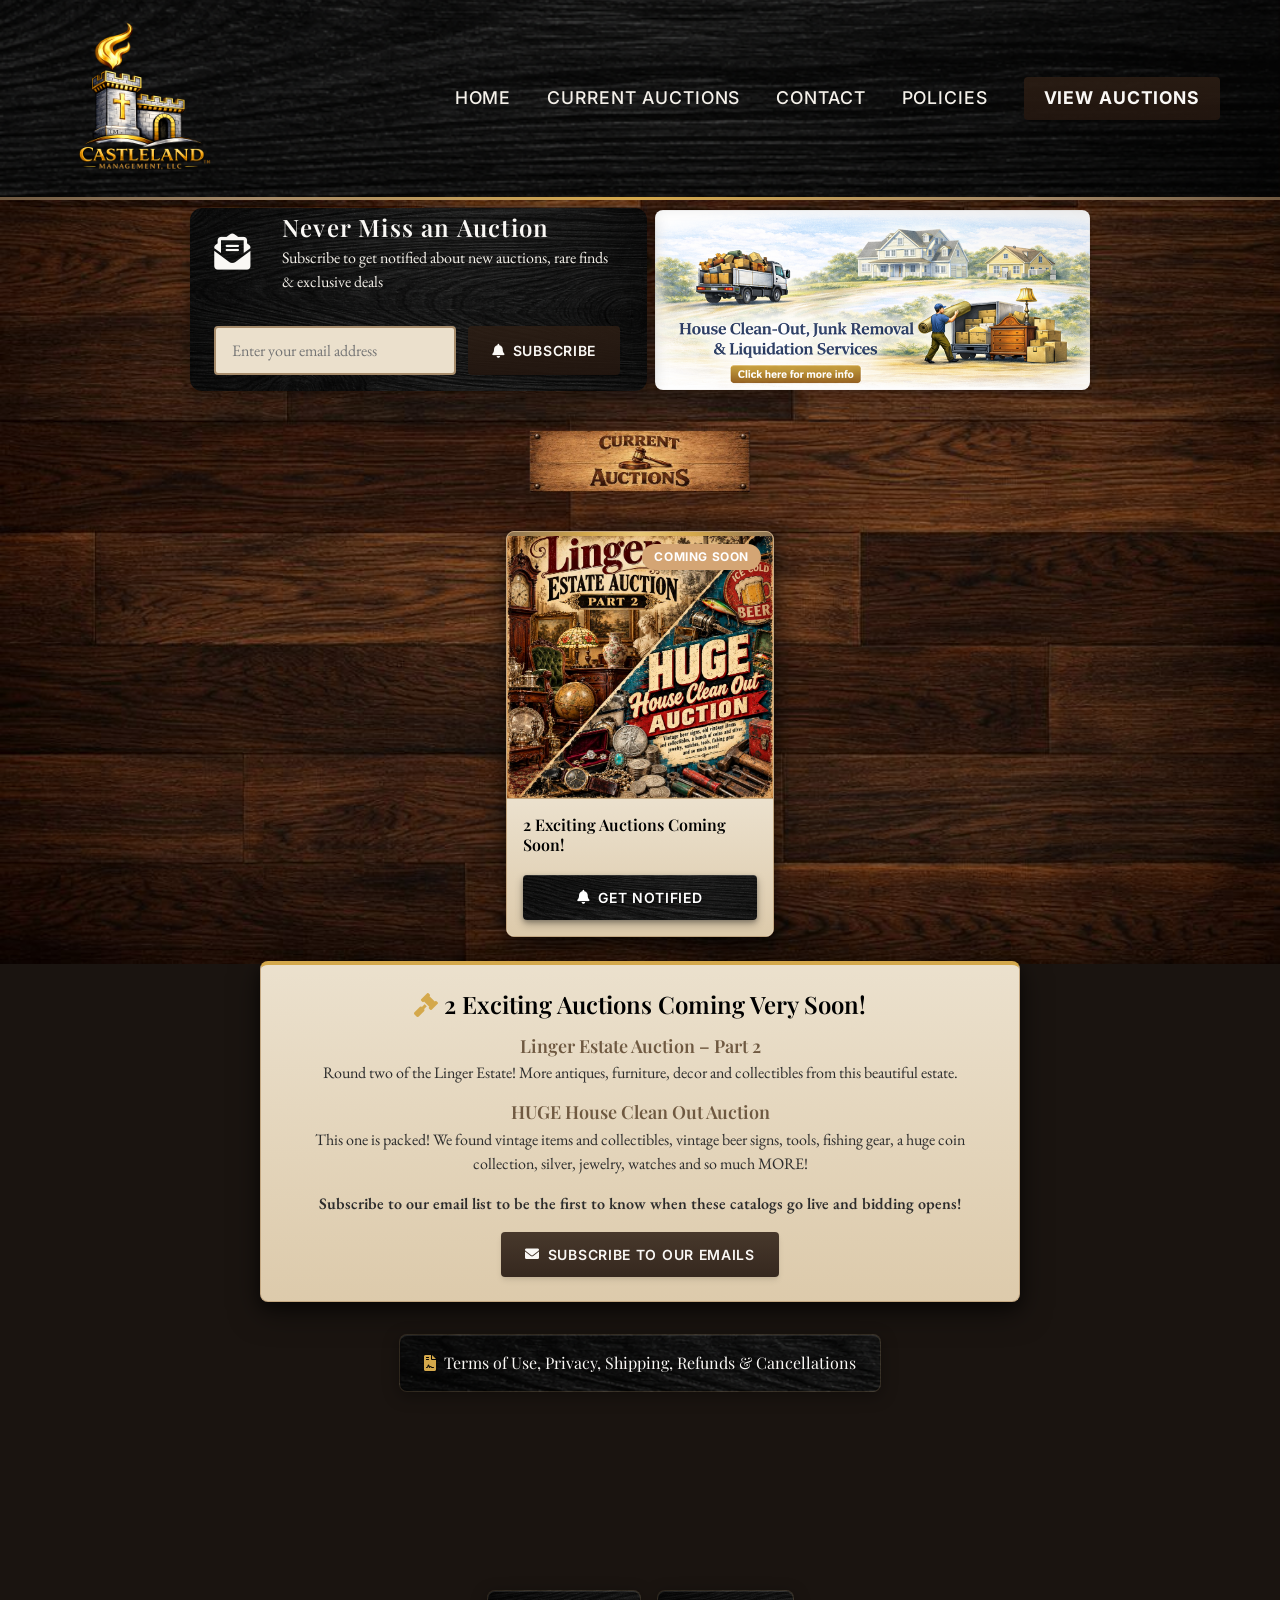
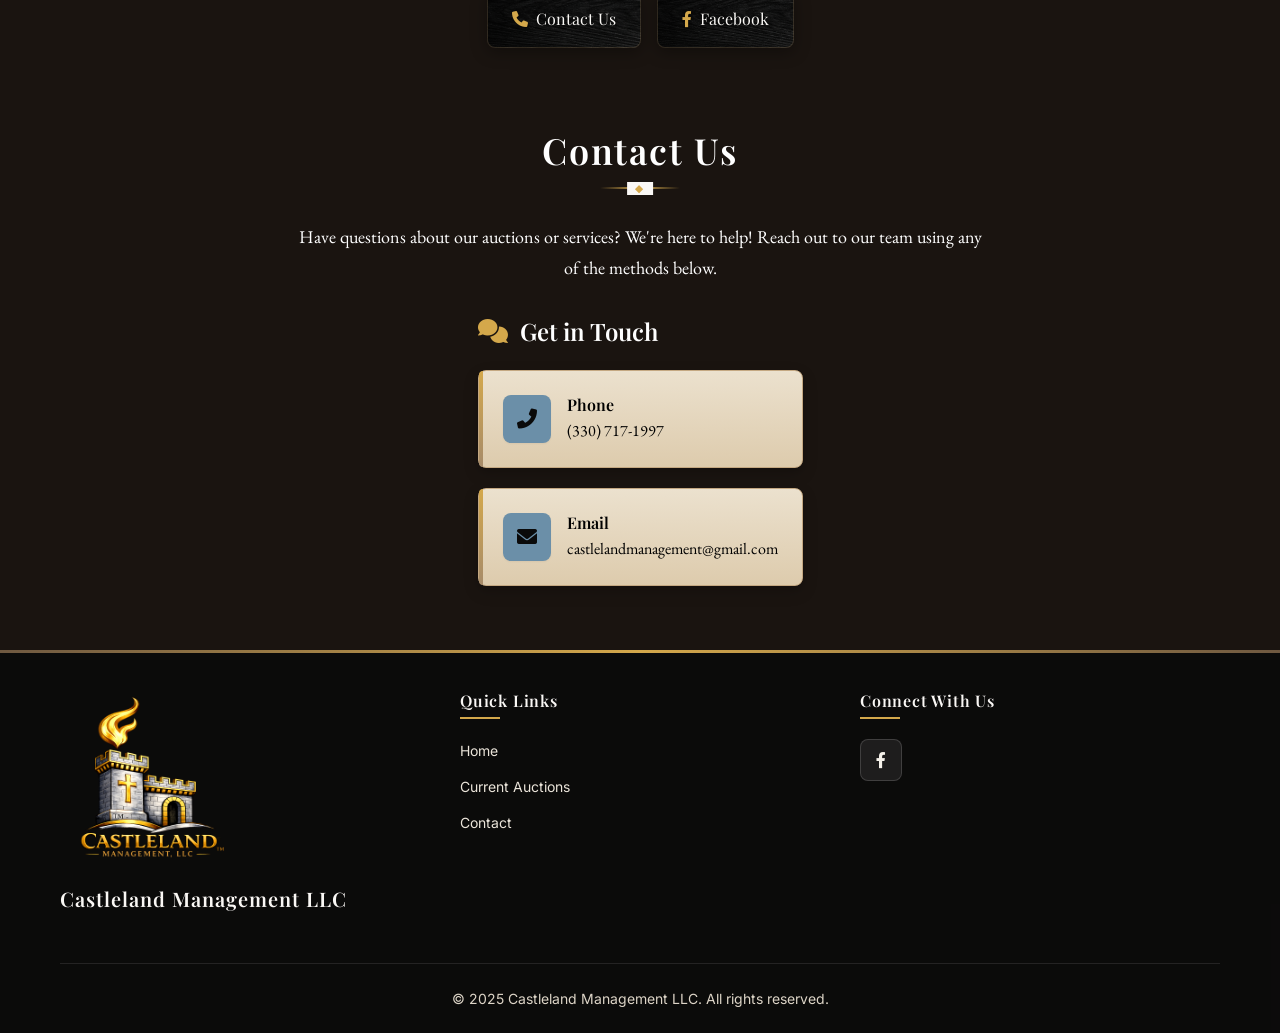
==== index.html @ 517ae208 "Add Coming Soon card for Linger Estate Part 2 + House Clean Out, info box, and email signup page Co-" ====
﻿<!DOCTYPE html>
<html lang="en">
<head>
    <!-- Google Analytics (GA4) -->
    <script async src="https://www.googletagmanager.com/gtag/js?id=G-RG2HZR6PJZ"></script>
    <script>
      window.dataLayer = window.dataLayer || [];
      function gtag(){dataLayer.push(arguments);}
      gtag('js', new Date());

      gtag('config', 'G-RG2HZR6PJZ');
    </script>
    <!-- End Google Analytics -->
    
    <meta charset="UTF-8">
    <meta name="viewport" content="width=device-width, initial-scale=1.0">
    <title>Castleland Management LLC</title>
    <meta name="description" content="Castleland Management LLC - Estate Auctions, Antiques & Collectibles">
    
    <!-- Open Graph / Facebook -->
    <meta property="og:type" content="website">
    <meta property="og:url" content="https://castlelandmanagement.com/">
    <meta property="og:title" content="Castleland Management LLC">
    <meta property="og:description" content="Estate Auctions, Antiques & Collectibles">
    <meta property="og:image" content="https://castlelandmanagement.com/Castleland%20logo%20777.png">
    
    <!-- Twitter -->
    <meta name="twitter:card" content="summary_large_image">
    <meta name="twitter:url" content="https://castlelandmanagement.com/">
    <meta name="twitter:title" content="Castleland Management LLC">
    <meta name="twitter:description" content="Estate Auctions, Antiques & Collectibles">
    <meta name="twitter:image" content="https://castlelandmanagement.com/Castleland%20logo%20777.png">
    
    <style>
        /* Prevent flash of unstyled content */
        body { opacity: 0; }
        .loaded { opacity: 1; transition: opacity 0.3s ease-in; }
    </style>
    <link rel="stylesheet" href="styles.css?v=20261020">
    <link rel="icon" type="image/png" href="Castleland logo 777.png">
    <link rel="apple-touch-icon" href="Castleland logo 777.png">
    <link href="https://fonts.googleapis.com/css2?family=EB+Garamond:wght@400;500;600;700&family=Inter:wght@400;500;600;700&family=Playfair+Display:wght@400;500;600;700&display=swap" rel="stylesheet">
    <link rel="stylesheet" href="https://cdnjs.cloudflare.com/ajax/libs/font-awesome/6.0.0-beta3/css/all.min.css">
    <script src="https://code.jquery.com/jquery-3.6.0.min.js"></script>
</head>
<body>
    <header>
        <div class="container">
            <div class="logo-container">
                <img src="Castleland logo 777.png" alt="Castleland Management LLC Logo" class="logo">
            </div>
            <nav>
                <ul>
                    <li><a href="#home">Home</a></li>
                    <li><a href="#auctions">Current Auctions</a></li>
                    <li><a href="#contact">Contact</a></li>
                    <li><a href="policies.html">Policies</a></li>
                    <li><a href="#auctions" class="nav-cta">View Auctions</a></li>
                </ul>
            </nav>
        </div>
    </header>

    <!-- Newsletter & Cleanouts Row -->
    <div class="newsletter-cleanouts-row" style="display: flex; gap: 0.5rem; margin: 0.5rem auto; align-items: stretch; flex-wrap: wrap; max-width: 900px;">
        <!-- Newsletter Banner -->
        <section class="newsletter-banner" style="flex: 1; min-width: 200px; margin: 0; padding: 0.25rem;">
            <div class="container">
                <div class="banner-content" style="flex-wrap: wrap;">
                    <div class="banner-icon">
                        <i class="fas fa-envelope-open-text"></i>
                    </div>
                    <div class="banner-text">
                        <h3>Never Miss an Auction</h3>
                        <p>Subscribe to get notified about new auctions, rare finds & exclusive deals</p>
                    </div>
                    <div class="banner-form">
                        <div id="mc_embed_signup" class="mailchimp-banner-form">
                            <form action="https://castlelandmanagement.us19.list-manage.com/subscribe/post?u=8bbbc529ff132e4fa9d0273be&amp;id=9ddaf5ee20&amp;f_id=00f5c2e1f0" method="post" id="mc-embedded-subscribe-form-banner" name="mc-embedded-subscribe-form" class="validate" target="_blank">
                                <div class="banner-form-wrapper">
                                    <input type="email" name="EMAIL" class="banner-email-input" id="mce-EMAIL-banner" placeholder="Enter your email address" required>
                                    <div style="position: absolute; left: -5000px;" aria-hidden="true">
                                        <input type="text" name="b_8bbbc529ff132e4fa9d0273be_9ddaf5ee20" tabindex="-1" value="">
                                    </div>
                                    <button type="submit" name="subscribe" class="banner-subscribe-btn">
                                        <i class="fas fa-bell"></i> Subscribe
                                    </button>
                                </div>
                                <div id="mce-responses-banner" class="clear">
                                    <div class="response" id="mce-error-response-banner" style="display: none;"></div>
                                    <div class="response" id="mce-success-response-banner" style="display: none;"></div>
                                </div>
                            </form>
                        </div>
                    </div>
                </div>
            </div>
        </section>

        <!-- Cleanouts Button (Desktop) -->
        <a href="http://castlelandcleanouts.com/" target="_blank" class="cleanouts-desktop" style="display: flex; align-items: center; transition: transform 0.2s;" onmouseover="this.style.transform='scale(1.02)';" onmouseout="this.style.transform='scale(1)';">
            <img src="cleanouts.PNG" alt="Castleland Cleanouts" style="height: 180px; width: auto; border-radius: 8px; box-shadow: var(--shadow-md);">
        </a>
    </div>

    <!-- Shelf Layout Container -->
    <div class="shelf-layout">

        <!-- Current Auctions Header Image -->
        <div style="width: 100%; text-align: center; padding: 2rem 0 1rem 0;">
            <img src="current auctions.jpg" alt="Current Auctions" style="max-width: 220px; width: 100%; height: auto;">
        </div>

        <!-- SHELF 1: Current Auctions -->
        <div class="shelf-row" id="auctions" style="min-height: 35vh; align-items: flex-end; padding-bottom: 1.5rem; padding-top: 1rem;">
            <div class="shelf-auction-grid">
                <div class="auction-card upcoming-card" onclick="window.location.href='upcoming-auctions.html'" style="cursor: pointer;">
                        <div class="auction-image">
                            <img src="upcoming-linger-cleanout.jpg" alt="Coming Soon: Linger Estate Auction Part 2 and a Huge House Clean Out Auction" class="auction-photo" loading="lazy">
                            <span class="auction-status status-preview">Coming Soon</span>
                        </div>
                        <div class="auction-details">
                            <h3>2 Exciting Auctions Coming Soon!</h3>
                            <a href="upcoming-auctions.html" class="btn"><i class="fas fa-bell"></i> Get Notified</a>
                        </div>
                </div>
                <div class="auction-card" data-ended-message="This auction ended! If you missed it, make sure you subscribe to our email list so you never miss an auction again!" data-ended-duration="86400000" onclick="window.location.href='https://www.proxibid.com/Castleland-Management-LLC/Summer-Clean-Out-Asset-Liquidation-Auction/event-catalog/298632'" style="cursor: pointer;">
                        <div class="auction-image">
                            <img src="summer1.JPG" alt="Summer Clean-Out &amp; Asset Liquidation Auction!" class="auction-photo" loading="lazy">
                            <span class="auction-status status-open">Open</span>
                        </div>
                        <div class="auction-details">
                            <h3>Summer Clean-Out &amp; Asset Liquidation Auction!</h3>
                            <div class="countdown-timer" data-end="2026-07-17T19:00:00Z">
                                <i class="fas fa-hourglass-half"></i>
                                <span class="countdown-text">Loading...</span>
                            </div>
                            <a href="https://www.proxibid.com/Castleland-Management-LLC/Summer-Clean-Out-Asset-Liquidation-Auction/event-catalog/298632" class="btn"><i class="fas fa-gavel"></i> Bid Now</a>
                        </div>
                </div>
                <div class="auction-card" data-ended-message="This auction has ended. Subscribe to our email list so you never miss an auction!" data-ended-duration="172800000" onclick="window.location.href='https://www.proxibid.com/Castleland-Management-LLC/Summer-CleanOut-Asset-Liquidation-Auction-Part-2/event-catalog/298987'" style="cursor: pointer;">
                        <div class="auction-image">
                            <img src="summer2.JPG" alt="Summer CleanOut &amp; Asset Liquidation Auction Part 2" class="auction-photo" loading="lazy">
                            <span class="auction-status status-open">Open</span>
                        </div>
                        <div class="auction-details">
                            <h3>Summer CleanOut &amp; Asset Liquidation Auction Part 2</h3>
                            <div class="countdown-timer" data-end="2026-07-25T19:00:00Z">
                                <i class="fas fa-hourglass-half"></i>
                                <span class="countdown-text">Loading...</span>
                            </div>
                            <a href="https://www.proxibid.com/Castleland-Management-LLC/Summer-CleanOut-Asset-Liquidation-Auction-Part-2/event-catalog/298987" class="btn"><i class="fas fa-gavel"></i> Bid Now</a>
                        </div>
                </div>
                <div class="auction-card" data-ended-message="This auction has ended. Subscribe to our email list so you never miss an auction!" data-ended-duration="172800000" onclick="window.location.href='https://www.proxibid.com/Castleland-Management-LLC/Summer-CleanOut-Asset-Liquidation-Auction-Part-3/event-catalog/299423'" style="cursor: pointer;">
                        <div class="auction-image">
                            <img src="sum3.JPG" alt="Summer CleanOut &amp; Asset Liquidation Auction Part 3" class="auction-photo" loading="lazy">
                            <span class="auction-status status-open">Open</span>
                        </div>
                        <div class="auction-details">
                            <h3>Summer CleanOut &amp; Asset Liquidation Auction Part 3</h3>
                            <div class="countdown-timer" data-end="2026-08-08T19:00:00Z">
                                <i class="fas fa-hourglass-half"></i>
                                <span class="countdown-text">Loading...</span>
                            </div>
                            <a href="https://www.proxibid.com/Castleland-Management-LLC/Summer-CleanOut-Asset-Liquidation-Auction-Part-3/event-catalog/299423" class="btn"><i class="fas fa-gavel"></i> Bid Now</a>
                        </div>
                </div>
                <div class="auction-card" data-ended-message="This auction has ended. Subscribe to our email list so you never miss an auction!" data-ended-duration="172800000" onclick="window.location.href='https://www.proxibid.com/Castleland-Management-LLC/90-Year-Old-Hunter-House-Garage-Cleanout-Auction/event-catalog/299604'" style="cursor: pointer;">
                        <div class="auction-image">
                            <img src="hunt1.JPG" alt="90 Year Old Hunter House &amp; Garage Cleanout Auction" class="auction-photo" loading="lazy">
                            <span class="auction-status status-open">Open</span>
                        </div>
                        <div class="auction-details">
                            <h3>90 Year Old Hunter House &amp; Garage Cleanout Auction</h3>
                            <div class="countdown-timer" data-end="2026-08-15T19:00:00Z">
                                <i class="fas fa-hourglass-half"></i>
                                <span class="countdown-text">Loading...</span>
                            </div>
                            <a href="https://www.proxibid.com/Castleland-Management-LLC/90-Year-Old-Hunter-House-Garage-Cleanout-Auction/event-catalog/299604" class="btn"><i class="fas fa-gavel"></i> Bid Now</a>
                        </div>
                </div>
                <div class="auction-card" data-ended-message="This auction has ended. Subscribe to our email list so you never miss an auction!" data-ended-duration="172800000" onclick="window.location.href='https://www.proxibid.com/Castleland-Management-LLC/Fall-House-Garage-Cleanout-Auction/event-catalog/301510'" style="cursor: pointer;">
                        <div class="auction-image">
                            <img src="fall1.jpg" alt="Fall House &amp; Garage Cleanout Auction" class="auction-photo" loading="lazy">
                            <span class="auction-status status-open">Open</span>
                        </div>
                        <div class="auction-details">
                            <h3>Fall House &amp; Garage Cleanout Auction</h3>
                            <div class="countdown-timer" data-end="2026-10-05T21:00:00Z">
                                <i class="fas fa-hourglass-half"></i>
                                <span class="countdown-text">Loading...</span>
                            </div>
                            <a href="https://www.proxibid.com/Castleland-Management-LLC/Fall-House-Garage-Cleanout-Auction/event-catalog/301510" class="btn"><i class="fas fa-gavel"></i> Bid Now</a>
                        </div>
                </div>
                <div class="auction-card" data-ended-message="This auction has ended. Subscribe to our email list so you never miss an auction!" data-ended-duration="172800000" onclick="window.location.href='https://www.proxibid.com/Castleland-Management-LLC/Fall-Clean-Out-Auction-2/event-catalog/302042'" style="cursor: pointer;">
                        <div class="auction-image">
                            <img src="fall2.jpg" alt="Fall Clean Out Auction 2" class="auction-photo" loading="lazy">
                            <span class="auction-status status-open">Open</span>
                        </div>
                        <div class="auction-details">
                            <h3>Fall Clean Out Auction 2</h3>
                            <div class="countdown-timer" data-end="2026-10-17T22:00:00Z">
                                <i class="fas fa-hourglass-half"></i>
                                <span class="countdown-text">Loading...</span>
                            </div>
                            <a href="https://www.proxibid.com/Castleland-Management-LLC/Fall-Clean-Out-Auction-2/event-catalog/302042" class="btn"><i class="fas fa-gavel"></i> Bid Now</a>
                        </div>
                </div>
                <div class="auction-card" onclick="window.location.href='https://www.proxibid.com/Castleland-Management-LLC/Spring-Firearm-Liquidation-Auction-Part-2/event-catalog/296028'" style="cursor: pointer;">
                        <div class="auction-image">
                            <img src="springgun2.JPG" alt="Spring Firearm Liquidation Part 2!" class="auction-photo" loading="lazy">
                            <span class="auction-status status-open">Open</span>
                        </div>
                        <div class="auction-details">
                            <h3>Spring Firearm Liquidation Part 2!</h3>
                            <div class="countdown-timer" data-end="2026-05-16T19:30:00Z">
                                <i class="fas fa-hourglass-half"></i>
                                <span class="countdown-text">Loading...</span>
                            </div>
                            <a href="https://www.proxibid.com/Castleland-Management-LLC/Spring-Firearm-Liquidation-Auction-Part-2/event-catalog/296028" class="btn"><i class="fas fa-gavel"></i> Bid Now</a>
                        </div>
                </div>
                <div class="auction-card" onclick="window.location.href='https://www.proxibid.com/Castleland-Management-LLC/Spring-Cleanout-Auction-Part-4/event-catalog/296352'" style="cursor: pointer;">
                        <div class="auction-image">
                            <img src="SC4.JPG" alt="Spring Cleanout Part 4!" class="auction-photo" loading="lazy">
                            <span class="auction-status status-open">Open</span>
                        </div>
                        <div class="auction-details">
                            <h3>Spring Cleanout Part 4!</h3>
                            <div class="countdown-timer" data-end="2026-05-23T19:00:00Z">
                                <i class="fas fa-hourglass-half"></i>
                                <span class="countdown-text">Loading...</span>
                            </div>
                            <a href="https://www.proxibid.com/Castleland-Management-LLC/Spring-Cleanout-Auction-Part-4/event-catalog/296352" class="btn"><i class="fas fa-gavel"></i> Bid Now</a>
                        </div>
                </div>
                <div class="auction-card" onclick="window.location.href='https://www.proxibid.com/Castleland-Management-LLC/Spring-Clean-Out-Auction-5/event-catalog/296626'" style="cursor: pointer;">
                        <div class="auction-image">
                            <img src="Spring Clean Out 5.JPG" alt="Spring Cleanout Part 5!" class="auction-photo" loading="lazy">
                            <span class="auction-status status-open">Open</span>
                        </div>
                        <div class="auction-details">
                            <h3>Spring Cleanout Part 5!</h3>
                            <div class="countdown-timer" data-end="2026-05-25T21:00:00Z">
                                <i class="fas fa-hourglass-half"></i>
                                <span class="countdown-text">Loading...</span>
                            </div>
                            <a href="https://www.proxibid.com/Castleland-Management-LLC/Spring-Clean-Out-Auction-5/event-catalog/296626" class="btn"><i class="fas fa-gavel"></i> Bid Now</a>
                        </div>
                </div>
                <div class="auction-card" onclick="window.location.href='https://www.proxibid.com/Castleland-Management-LLC/COINS-Silver-Gold-Pennies-Nickles-Dimes/event-catalog/297273'" style="cursor: pointer;">
                        <div class="auction-image">
                            <img src="joncoins.jpeg" alt="COINS!!! Silver, Gold, Pennies, Nickles, Dimes!" class="auction-photo" loading="lazy">
                            <span class="auction-status status-open">Open</span>
                        </div>
                        <div class="auction-details">
                            <h3>COINS!!! Silver, Gold, Pennies, Nickles, Dimes!</h3>
                            <div class="countdown-timer" data-end="2026-06-11T20:00:00Z">
                                <i class="fas fa-hourglass-half"></i>
                                <span class="countdown-text">Loading...</span>
                            </div>
                            <a href="https://www.proxibid.com/Castleland-Management-LLC/COINS-Silver-Gold-Pennies-Nickles-Dimes/event-catalog/297273" class="btn"><i class="fas fa-gavel"></i> Bid Now</a>
                        </div>
                </div>
                <div class="auction-card" onclick="window.location.href='https://www.proxibid.com/Castleland-Management-LLC/Antiques-Furniture-Household-Items-Collectibles/event-catalog/296982'" style="cursor: pointer;">
                        <div class="auction-image">
                            <img src="Uncle Bs.JPG" alt="Antiques, Furniture, Household Items, Collectibles" class="auction-photo" loading="lazy">
                            <span class="auction-status status-open">Open</span>
                        </div>
                        <div class="auction-details">
                            <h3>Antiques, Furniture, Household Items, Collectibles</h3>
                            <div class="countdown-timer" data-end="2026-06-15T19:00:00Z">
                                <i class="fas fa-hourglass-half"></i>
                                <span class="countdown-text">Loading...</span>
                            </div>
                            <a href="https://www.proxibid.com/Castleland-Management-LLC/Antiques-Furniture-Household-Items-Collectibles/event-catalog/296982" class="btn"><i class="fas fa-gavel"></i> Bid Now</a>
                        </div>
                </div>
            </div>
        </div>

        <!-- Upcoming Auctions Info Box -->
        <div class="upcoming-auctions-box">
            <h3><i class="fas fa-gavel"></i> 2 Exciting Auctions Coming Very Soon!</h3>
            <div class="upcoming-auction-item">
                <h4>Linger Estate Auction &ndash; Part 2</h4>
                <p>Round two of the Linger Estate! More antiques, furniture, decor and collectibles from this beautiful estate.</p>
            </div>
            <div class="upcoming-auction-item">
                <h4>HUGE House Clean Out Auction</h4>
                <p>This one is packed! We found vintage items and collectibles, vintage beer signs, tools, fishing gear, a huge coin collection, silver, jewelry, watches and so much MORE!</p>
            </div>
            <p class="upcoming-cta-text">Subscribe to our email list to be the first to know when these catalogs go live and bidding opens!</p>
            <a href="upcoming-auctions.html" class="upcoming-subscribe-btn"><i class="fas fa-envelope"></i> Subscribe to Our Emails</a>
        </div>

        <!-- Cleanouts Button (Mobile Only) -->
        <div class="cleanouts-mobile" style="display: none; text-align: center; padding: 1rem;">
            <a href="http://castlelandcleanouts.com/" target="_blank" style="display: inline-block; transition: transform 0.2s;">
                <img src="cleanouts.PNG" alt="Castleland Cleanouts" style="height: 160px; width: auto; border-radius: 8px; box-shadow: var(--shadow-md);" loading="lazy">
            </a>
        </div>

        <!-- Policies Button (below auctions) -->
        <div style="text-align: center; padding: 1rem; z-index: 2; position: relative;">
            <a href="policies.html" class="shelf-link-card" style="display: inline-flex;">
                <i class="fas fa-file-contract"></i> Terms of Use, Privacy, Shipping, Refunds & Cancellations
            </a>
        </div>

        <!-- SHELF 3: Quick Links -->
        <div class="shelf-row" style="min-height: 32vh; align-items: flex-end; padding-bottom: 2rem;">
            <div class="shelf-links">
                <a href="#contact" class="shelf-link-card">
                    <i class="fas fa-phone"></i> Contact Us
                </a>
                <a href="https://www.facebook.com/profile.php?id=100063689644334" class="shelf-link-card" target="_blank">
                    <i class="fab fa-facebook-f"></i> Facebook
                </a>
            </div>
        </div>

    </div><!-- End shelf-layout -->

    <section id="contact" class="contact">
        <div class="container">
            <h2>Contact Us</h2>
            <p class="section-intro">Have questions about our auctions or services? We're here to help! Reach out to our team using any of the methods below.</p>
            <div class="contact-content">
                <div class="contact-info">
                    <h3><i class="fas fa-comments"></i> Get in Touch</h3>
                    <div class="contact-details">
                        <div class="contact-item">
                            <i class="fas fa-phone-alt"></i>
                            <div>
                                <h4>Phone</h4>
                                <p>(330) 717-1997</p>
                            </div>
                        </div>
                        <div class="contact-item">
                            <i class="fas fa-envelope"></i>
                            <div>
                                <h4>Email</h4>
                                <p>castlelandmanagement@gmail.com</p>
                            </div>
                        </div>
                    </div>
                </div>

            </div>
        </div>
    </section>

    <footer>
        <div class="container">
            <div class="footer-content">
                <div class="footer-logo">
                    <img src="Castleland logo 777.png" alt="Castleland Management LLC Logo" class="footer-logo-img" loading="lazy">
                    <h3>Castleland Management LLC</h3>
                </div>
                <div class="footer-links">
                    <h4>Quick Links</h4>
                    <ul>
                        <li><a href="#home">Home</a></li>
                        <li><a href="#auctions">Current Auctions</a></li>
                        <li><a href="#contact">Contact</a></li>
                    </ul>
                </div>
                <div class="footer-social">
                    <h4>Connect With Us</h4>
                    <div class="social-icons">
                        <a href="https://www.facebook.com/profile.php?id=100063689644334" class="social-icon" target="_blank" style="position: relative; z-index: 10;"><i class="fab fa-facebook-f"></i></a>
                    </div>
                </div>
            </div>
            <div class="footer-bottom">
                <p>&copy; 2025 Castleland Management LLC. All rights reserved.</p>
            </div>
        </div>
    </footer>
    
    <script type="text/javascript" src="//s3.amazonaws.com/downloads.mailchimp.com/js/mc-validate.js"></script>
    <script type="text/javascript">
        (function($) {
            window.fnames = new Array(); 
            window.ftypes = new Array();
            fnames[0]='EMAIL';
            ftypes[0]='email';
        }(jQuery));
        var $mcj = jQuery.noConflict(true);
    </script>
    
    <script>
        // Simple JavaScript to add smooth scrolling
        document.querySelectorAll('nav a[href^="#"]').forEach(anchor => {
            anchor.addEventListener('click', function (e) {
                e.preventDefault();
                document.querySelector(this.getAttribute('href')).scrollIntoView({
                    behavior: 'smooth'
                });
            });
        });

        // Check if bidding has opened for auctions with bidding-opens-notice
        function checkBiddingOpens() {
            const marchMadnessOpen = new Date('2026-03-03T17:00:00-05:00').getTime(); // 5:00 PM ET
            const pistolRifleOpen = new Date('2026-04-05T00:00:00-05:00').getTime(); // 12:00 AM ET
            const springFirearmOpen = new Date('2026-04-11T00:00:00-05:00').getTime(); // 12:00 AM ET
            const now = new Date().getTime();
            
            // Check March Madness auction
            if (now >= marchMadnessOpen) {
                const marchMadnessCard = document.querySelector('.auction-card[onclick*="March-Madness"]');
                if (marchMadnessCard) {
                    const statusBadge = marchMadnessCard.querySelector('.auction-status');
                    const biddingNotice = marchMadnessCard.querySelector('.bidding-opens-notice');
                    const btn = marchMadnessCard.querySelector('.btn');
                    
                    if (statusBadge && statusBadge.classList.contains('status-preview')) {
                        statusBadge.classList.remove('status-preview');
                        statusBadge.classList.add('status-open');
                        statusBadge.textContent = 'Open';
                    }
                    if (biddingNotice) {
                        biddingNotice.style.display = 'none';
                    }
                    if (btn) {
                        btn.innerHTML = '<i class="fas fa-gavel"></i> Bid Now';
                    }
                }
            }
            
            // Check Pistol and Rifle auction
            if (now >= pistolRifleOpen) {
                const pistolRifleCard = document.querySelector('.auction-card[onclick*="Pistol-and-Rifle"]');
                if (pistolRifleCard) {
                    const statusBadge = pistolRifleCard.querySelector('.auction-status');
                    const biddingNotice = pistolRifleCard.querySelector('.bidding-opens-notice');
                    const btn = pistolRifleCard.querySelector('.btn');
                    
                    if (statusBadge && statusBadge.classList.contains('status-preview')) {
                        statusBadge.classList.remove('status-preview');
                        statusBadge.classList.add('status-open');
                        statusBadge.textContent = 'Open';
                    }
                    if (biddingNotice) {
                        biddingNotice.style.display = 'none';
                    }
                    if (btn) {
                        btn.innerHTML = '<i class="fas fa-gavel"></i> Bid Now';
                    }
                }
            }
            
            // Check Spring Firearm auction
            if (now >= springFirearmOpen) {
                const springFirearmCard = document.querySelector('.auction-card[onclick*="Spring-Firearm"]');
                if (springFirearmCard) {
                    const statusBadge = springFirearmCard.querySelector('.auction-status');
                    const biddingNotice = springFirearmCard.querySelector('.bidding-opens-notice');
                    const btn = springFirearmCard.querySelector('.btn');
                    
                    if (statusBadge && statusBadge.classList.contains('status-preview')) {
                        statusBadge.classList.remove('status-preview');
                        statusBadge.classList.add('status-open');
                        statusBadge.textContent = 'Open';
                    }
                    if (biddingNotice) {
                        biddingNotice.style.display = 'none';
                    }
                    if (btn) {
                        btn.innerHTML = '<i class="fas fa-gavel"></i> Bid Now';
                    }
                }
            }
        }

        // Format end date as "Ends Saturday, May 23rd at 3:00 PM ET"
        function formatEndDate(date) {
            const formatter = new Intl.DateTimeFormat('en-US', {
                timeZone: 'America/New_York',
                weekday: 'long',
                month: 'long',
                day: 'numeric',
                hour: 'numeric',
                minute: '2-digit',
                hour12: true
            });
            const parts = formatter.formatToParts(date);
            const get = (type) => parts.find(p => p.type === type)?.value || '';
            
            const dayName = get('weekday');
            const monthName = get('month');
            const dayNum = parseInt(get('day'));
            const hours = get('hour');
            const minutes = get('minute');
            const ampm = get('dayPeriod');
            
            // Add ordinal suffix
            const suffix = (dayNum % 10 === 1 && dayNum !== 11) ? 'st' :
                          (dayNum % 10 === 2 && dayNum !== 12) ? 'nd' :
                          (dayNum % 10 === 3 && dayNum !== 13) ? 'rd' : 'th';
            
            return `Ends ${dayName}, ${monthName} ${dayNum}${suffix} at ${hours}:${minutes} ${ampm} ET`;
        }

        // Inject end date display into each auction card
        function injectEndDates() {
            const timers = document.querySelectorAll('.shelf-auction-grid .countdown-timer');
            timers.forEach(timer => {
                const auctionCard = timer.closest('.auction-card');
                if (!auctionCard || auctionCard.querySelector('.end-date-display')) return;
                
                const endDate = new Date(timer.dataset.end);
                const endDateDisplay = document.createElement('div');
                endDateDisplay.className = 'end-date-display';
                endDateDisplay.style.cssText = 'color: #d4a574; font-size: 0.85rem; margin: 0.25rem 0 0.5rem 0; text-align: center; font-weight: 500;';
                endDateDisplay.innerHTML = '<i class="fas fa-calendar-alt"></i> ' + formatEndDate(endDate);
                
                timer.parentNode.insertBefore(endDateDisplay, timer);
            });
        }

        // Countdown Timer
        function updateCountdowns() {
            const timers = document.querySelectorAll('.shelf-auction-grid .countdown-timer');
            const endingDuration = 120 * 60 * 1000; // 2 hours in milliseconds
            
            timers.forEach(timer => {
                const endDate = new Date(timer.dataset.end).getTime();
                const now = new Date().getTime();
                const distance = endDate - now;
                const auctionCard = timer.closest('.auction-card');
                const countdownText = timer.querySelector('.countdown-text');
                
                // Special case for Spring Clean-Out Auction #3 - 45min ending duration
                let currentEndingDuration = endingDuration;
                if (auctionCard && auctionCard.querySelector('h3') && 
                    auctionCard.querySelector('h3').textContent.includes('Spring Clean Out #3')) {
                    currentEndingDuration = 45 * 60 * 1000; // 45 minutes in milliseconds
                }
                // Special case for Spring Firearm Liquidation Part 2 - 1 hour ending duration
                if (auctionCard && auctionCard.querySelector('h3') && 
                    auctionCard.querySelector('h3').textContent.includes('Spring Firearm Liquidation Part 2')) {
                    currentEndingDuration = 60 * 60 * 1000; // 1 hour in milliseconds
                }
                // Special case for Spring Cleanout Part 4 - 1.5 hour ending duration
                if (auctionCard && auctionCard.querySelector('h3') && 
                    auctionCard.querySelector('h3').textContent.includes('Spring Cleanout Part 4')) {
                    currentEndingDuration = 90 * 60 * 1000; // 1.5 hours in milliseconds
                }
                // Special case for COINS auction - 49 minute ending duration (4:00pm - 4:49pm ET)
                if (auctionCard && auctionCard.querySelector('h3') && 
                    auctionCard.querySelector('h3').textContent.includes('COINS!!!')) {
                    currentEndingDuration = 49 * 60 * 1000; // 49 minutes in milliseconds
                }
                // Special case for Summer CleanOut Part 3 auction - 40 minute ending duration (3:00pm - 3:40pm ET)
                if (auctionCard && auctionCard.querySelector('h3') && 
                    auctionCard.querySelector('h3').textContent.includes('Part 3')) {
                    currentEndingDuration = 40 * 60 * 1000; // 40 minutes in milliseconds
                }
                // Special case for Summer CleanOut Part 2 auction - 65 minute ending duration (3:00pm - 4:05pm ET)
                if (auctionCard && auctionCard.querySelector('h3') && 
                    auctionCard.querySelector('h3').textContent.includes('Summer CleanOut')) {
                    currentEndingDuration = 65 * 60 * 1000; // 1h 5m in milliseconds
                }
                // Special case for 90 Year Old Hunter House & Garage Cleanout Auction - 125 minute ending duration (3:00pm - 5:05pm ET)
                if (auctionCard && auctionCard.querySelector('h3') && 
                    auctionCard.querySelector('h3').textContent.includes('Hunter House')) {
                    currentEndingDuration = 125 * 60 * 1000; // 2h 5m in milliseconds
                }
                // Special case for Summer Clean-Out & Asset Liquidation auction - 138 minute ending duration (3:00pm - 5:18pm ET)
                if (auctionCard && auctionCard.querySelector('h3') && 
                    auctionCard.querySelector('h3').textContent.includes('Summer Clean-Out')) {
                    currentEndingDuration = 138 * 60 * 1000; // 2h 18m in milliseconds
                }
                
                // Auction ended more than ending duration ago
                if (distance < -currentEndingDuration) {
                    // If card has data-ended-duration, hide after that window past ending
                    const endedDurationMs = auctionCard ? parseInt(auctionCard.dataset.endedDuration, 10) : NaN;
                    if (auctionCard && !isNaN(endedDurationMs) && distance < -(currentEndingDuration + endedDurationMs)) {
                        auctionCard.dataset.moved = 'true';
                        auctionCard.style.display = 'none';
                        return;
                    }
                    if (auctionCard && !auctionCard.dataset.moved) {
                        auctionCard.dataset.moved = 'true';
                        const endedMessage = auctionCard.dataset.endedMessage;
                        if (endedMessage) {
                            // Show custom ended message instead of hiding
                            countdownText.textContent = endedMessage;
                            timer.classList.add('ending-now');
                            const statusBadge = auctionCard.querySelector('.auction-status');
                            if (statusBadge) {
                                statusBadge.classList.remove('status-open');
                                statusBadge.classList.add('status-ended');
                                statusBadge.textContent = 'Ended';
                            }
                            const btn = auctionCard.querySelector('.btn');
                            if (btn) {
                                btn.innerHTML = '<i class="fas fa-history"></i> View Results';
                            }
                        } else {
                            auctionCard.style.display = 'none';
                        }
                    } else if (auctionCard && auctionCard.dataset.endedMessage) {
                        // Keep the custom message visible on subsequent ticks
                        countdownText.textContent = auctionCard.dataset.endedMessage;
                    }
                    return;
                }
                
                // Auction ended but within ending duration window - show "AUCTION ENDING NOW!"
                if (distance < 0) {
                    countdownText.textContent = 'AUCTION ENDING NOW!';
                    timer.classList.add('ending-now');
                    return;
                }

                const days = Math.floor(distance / (1000 * 60 * 60 * 24));
                const hours = Math.floor((distance % (1000 * 60 * 60 * 24)) / (1000 * 60 * 60));
                const minutes = Math.floor((distance % (1000 * 60 * 60)) / (1000 * 60));
                const seconds = Math.floor((distance % (1000 * 60)) / 1000);

                let timeString = '';
                if (days > 0) timeString += days + 'd ';
                if (hours > 0 || days > 0) timeString += hours + 'h ';
                timeString += minutes + 'm ' + seconds + 's';

                countdownText.textContent = timeString + ' left';
            });
        }

        // Sort auction cards by end date ascending (soonest ending first / leftmost)
        function sortAuctionCards() {
            document.querySelectorAll('.shelf-auction-grid').forEach(grid => {
                const cards = Array.from(grid.querySelectorAll(':scope > .auction-card'));
                cards.sort((a, b) => {
                    const ta = a.querySelector('.countdown-timer');
                    const tb = b.querySelector('.countdown-timer');
                    const da = ta ? new Date(ta.dataset.end).getTime() : Infinity;
                    const db = tb ? new Date(tb.dataset.end).getTime() : Infinity;
                    return da - db;
                });
                cards.forEach(card => grid.appendChild(card));
            });
        }

        sortAuctionCards();
        injectEndDates();
        updateCountdowns();
        checkBiddingOpens();
        setInterval(updateCountdowns, 1000);
        setInterval(checkBiddingOpens, 1000);
        
        // Fade in content after page loads
        window.addEventListener('load', function() {
            document.body.classList.add('loaded');
        });
    </script>
</body>
</html>
---- styles.css ----
/* =====================================================
   CASTLELAND MANAGEMENT - ANTIQUE SHOP DESIGN SYSTEM
   =====================================================
   Theme: Hardwood interior antique showroom
   Style: Vintage heritage meets modern professionalism
   ===================================================== */

/* Reset and Base Styles */
* {
    margin: 0;
    padding: 0;
    box-sizing: border-box;
}

/* =====================================================
   DESIGN TOKENS / CSS VARIABLES
   ===================================================== */
:root {
    /* =========================
       COLOR PALETTE
       ========================= */
    
    /* Primary Blues - Deep navy to dusty blue spectrum */
    --navy-900: #1a2a3a;          /* Deepest navy */
    --navy-800: #243447;          /* Deep navy */
    --navy-700: #2d4156;          /* Navy */
    --slate-600: #3d5a73;         /* Slate blue */
    --slate-500: #4a6d8a;         /* Medium slate */
    --dusty-400: #6b8fa8;         /* Dusty blue */
    --dusty-300: #8fb3cc;         /* Light dusty */
    --sky-200: #b8d4e8;           /* Pale sky */
    --sky-100: #dceef7;           /* Ice blue */
    
    /* Wood Tones - Walnut to oak spectrum */
    --walnut-900: #3d2b1f;        /* Deep walnut */
    --walnut-800: #4a3728;        /* Dark walnut */
    --walnut-700: #5c4633;        /* Walnut */
    --oak-600: #6f5941;           /* Dark oak */
    --oak-500: #8b7355;           /* Medium oak */
    --oak-400: #a68b6a;           /* Oak */
    --oak-300: #c4a882;           /* Light oak */
    --birch-200: #dcc9a9;         /* Birch */
    --birch-100: #ebe0cc;         /* Pale birch */
    
    /* Neutrals - Parchment and ivory */
    --charcoal: #2c2c2c;          /* Text charcoal */
    --charcoal-light: #4a4a4a;    /* Secondary text */
    --parchment-100: #faf8f5;     /* Ivory white */
    --parchment-200: #f5f1ea;     /* Light parchment */
    --parchment-300: #ebe5da;     /* Parchment */
    --parchment-400: #ddd5c7;     /* Warm gray */
    
    /* Brass Accent */
    --brass-500: #b8860b;         /* Dark brass */
    --brass-400: #d4a84b;         /* Brass */
    --brass-300: #e8c777;         /* Light brass */
    --brass-200: #f0daa0;         /* Pale brass */
    
    /* Semantic Colors */
    --success: #4a7c59;           /* Muted green */
    --warning: #c9a227;           /* Antique gold */
    --error: #a94442;             /* Muted red */
    --info: var(--slate-500);
    
    /* =========================
       APPLIED COLORS
       ========================= */
    --primary: var(--dusty-400);
    --primary-hover: var(--dusty-300);
    --primary-light: var(--sky-200);
    --secondary: var(--oak-500);
    --accent: var(--brass-400);
    --background: var(--parchment-100);
    --surface: #ebe0cc;
    --surface-warm: var(--parchment-200);
    --text-primary: var(--charcoal);
    --text-secondary: var(--charcoal-light);
    --text-inverse: var(--parchment-100);
    --border: var(--parchment-400);
    --border-strong: var(--oak-300);
    
    /* =========================
       TYPOGRAPHY SCALE
       ========================= */
    --font-serif: 'Playfair Display', 'Georgia', 'Times New Roman', serif;
    --font-sans: 'Inter', 'Segoe UI', 'Roboto', -apple-system, sans-serif;
    --font-body: 'EB Garamond', 'Georgia', serif;
    
    --text-xs: 0.75rem;      /* 12px */
    --text-sm: 0.875rem;     /* 14px */
    --text-base: 1rem;       /* 16px */
    --text-lg: 1.125rem;     /* 18px */
    --text-xl: 1.25rem;      /* 20px */
    --text-2xl: 1.5rem;      /* 24px */
    --text-3xl: 1.875rem;    /* 30px */
    --text-4xl: 2.25rem;     /* 36px */
    --text-5xl: 3rem;        /* 48px */
    
    --leading-tight: 1.25;
    --leading-normal: 1.5;
    --leading-relaxed: 1.75;
    
    --tracking-tight: -0.025em;
    --tracking-normal: 0;
    --tracking-wide: 0.05em;
    --tracking-wider: 0.1em;
    
    /* =========================
       SPACING SCALE
       ========================= */
    --space-1: 0.25rem;      /* 4px */
    --space-2: 0.5rem;       /* 8px */
    --space-3: 0.75rem;      /* 12px */
    --space-4: 1rem;         /* 16px */
    --space-5: 1.25rem;      /* 20px */
    --space-6: 1.5rem;       /* 24px */
    --space-8: 2rem;         /* 32px */
    --space-10: 2.5rem;      /* 40px */
    --space-12: 3rem;        /* 48px */
    --space-16: 4rem;        /* 64px */
    --space-20: 5rem;        /* 80px */
    --space-24: 6rem;        /* 96px */
    
    /* =========================
       BORDER RADIUS
       ========================= */
    --radius-none: 0;
    --radius-sm: 0.25rem;    /* 4px */
    --radius-md: 0.5rem;     /* 8px */
    --radius-lg: 0.75rem;    /* 12px */
    --radius-xl: 1rem;       /* 16px */
    
    /* =========================
       SHADOWS
       ========================= */
    --shadow-sm: 0 1px 2px rgba(0, 0, 0, 0.05);
    --shadow-md: 0 4px 6px -1px rgba(0, 0, 0, 0.1), 0 2px 4px -1px rgba(0, 0, 0, 0.06);
    --shadow-lg: 0 10px 15px -3px rgba(0, 0, 0, 0.1), 0 4px 6px -2px rgba(0, 0, 0, 0.05);
    --shadow-xl: 0 20px 25px -5px rgba(0, 0, 0, 0.1), 0 10px 10px -5px rgba(0, 0, 0, 0.04);
    --shadow-card: 0 4px 12px rgba(45, 65, 86, 0.08);
    --shadow-card-hover: 0 8px 24px rgba(45, 65, 86, 0.15);
    --shadow-shelf: 0 4px 8px rgba(93, 70, 51, 0.2);
    --shadow-inset: inset 0 2px 4px rgba(0, 0, 0, 0.06);
    
    /* Blue glow for hover */
    --glow-blue: 0 0 0 3px rgba(45, 65, 86, 0.15), 0 8px 24px rgba(45, 65, 86, 0.2);
    
    /* =========================
       TRANSITIONS
       ========================= */
    --transition-fast: 150ms ease;
    --transition-base: 250ms ease;
    --transition-slow: 350ms ease;
    --transition: all 0.3s ease;
    
    /* =========================
       TEXTURES (Subtle)
       ========================= */
    --texture-paper: url("data:image/svg+xml,%3Csvg viewBox='0 0 200 200' xmlns='http://www.w3.org/2000/svg'%3E%3Cfilter id='noise'%3E%3CfeTurbulence type='fractalNoise' baseFrequency='0.85' numOctaves='4' stitchTiles='stitch'/%3E%3C/filter%3E%3Crect width='100%25' height='100%25' filter='url(%23noise)'/%3E%3C/svg%3E");
    
    --texture-wood: url("data:image/svg+xml,%3Csvg width='100' height='20' xmlns='http://www.w3.org/2000/svg'%3E%3Cdefs%3E%3Cpattern id='grain' width='100' height='20' patternUnits='userSpaceOnUse'%3E%3Cpath d='M0 10 Q 25 8, 50 10 T 100 10' stroke='rgba(139,115,85,0.1)' fill='none' stroke-width='0.5'/%3E%3Cpath d='M0 5 Q 25 3, 50 5 T 100 5' stroke='rgba(139,115,85,0.08)' fill='none' stroke-width='0.3'/%3E%3Cpath d='M0 15 Q 25 17, 50 15 T 100 15' stroke='rgba(139,115,85,0.08)' fill='none' stroke-width='0.3'/%3E%3C/pattern%3E%3C/defs%3E%3Crect width='100' height='20' fill='url(%23grain)'/%3E%3C/svg%3E");
    
    /* Legacy compatibility */
    --primary-color: var(--primary);
    --secondary-color: var(--slate-600);
    --accent-color: var(--brass-400);
    --light-color: var(--parchment-100);
    --dark-color: var(--navy-800);
    --gray-color: var(--charcoal-light);
    --light-gray: var(--parchment-300);
    --highlight-color: var(--dusty-300);
    --border-color: var(--border);
    --text-color: var(--text-primary);
    --box-shadow: var(--shadow-md);
}

/* =====================================================
   BASE STYLES
   ===================================================== */
body {
    font-family: var(--font-body);
    margin: 0;
    padding: 0;
    color: var(--text-primary);
    background-color: #1a1410;
    background-image: url('background2.jpg');
    background-size: cover;
    background-attachment: fixed;
    background-position: center top;
    background-repeat: no-repeat;
    overflow-x: hidden;
    position: relative;
    line-height: var(--leading-normal);
    min-height: 100vh;
}

/* Subtle vignette overlay for depth */
body::before {
    content: '';
    position: fixed;
    top: 0;
    left: 0;
    width: 100%;
    height: 100%;
    opacity: 0.3;
    pointer-events: none;
    background: radial-gradient(ellipse at center, transparent 40%, rgba(0,0,0,0.4) 100%);
    z-index: 1;
}

@keyframes fadeIn {
    from { opacity: 0; transform: translateY(20px); }
    to { opacity: 1; transform: translateY(0); }
}

@keyframes fadeInUp {
    from { opacity: 0; transform: translateY(30px); }
    to { opacity: 1; transform: translateY(0); }
}

.fade-in {
    animation: fadeIn 0.6s ease forwards;
}

.container {
    max-width: 1200px;
    margin: 0 auto;
    padding: 0 var(--space-5);
}

a {
    text-decoration: none;
    color: var(--primary);
    transition: var(--transition-base);
}

a:hover {
    color: var(--primary-hover);
}

ul {
    list-style: none;
}

img {
    max-width: 100%;
    height: auto;
}

section {
    padding: var(--space-16) 0;
    position: relative;
}

section::before {
    display: none;
}

/* =====================================================
   TYPOGRAPHY
   ===================================================== */
h1, h2, h3, h4, h5, h6 {
    font-family: var(--font-serif);
    font-weight: 600;
    line-height: var(--leading-tight);
    color: #ffffff;
}

h2 {
    font-size: var(--text-4xl);
    margin-bottom: var(--space-8);
    text-align: center;
    color: #ffffff;
    position: relative;
    padding-bottom: var(--space-4);
    letter-spacing: var(--tracking-wide);
}

h2::after {
    content: '';
    position: absolute;
    bottom: 0;
    left: 50%;
    transform: translateX(-50%);
    width: 80px;
    height: 2px;
    background: linear-gradient(90deg, transparent, var(--brass-400), transparent);
}

/* Brass dot divider accent */
h2::before {
    content: '◆';
    position: absolute;
    bottom: -6px;
    left: 50%;
    transform: translateX(-50%);
    font-size: 10px;
    color: var(--brass-400);
    background: var(--background);
    padding: 0 var(--space-2);
    z-index: 1;
}

.section-intro {
    text-align: center;
    max-width: 700px;
    margin: 0 auto var(--space-8);
    font-size: var(--text-lg);
    color: var(--text-secondary);
    font-family: var(--font-body);
    line-height: var(--leading-relaxed);
}

/* =====================================================
   BUTTONS
   ===================================================== */
.btn {
    display: inline-flex;
    align-items: center;
    justify-content: center;
    gap: var(--space-2);
    background: 
        linear-gradient(rgba(45, 30, 20, 0.85), rgba(35, 22, 15, 0.9)),
        url('optionB_textures/walnut_floor.jpg');
    background-size: cover;
    background-position: center;
    color: var(--parchment-100);
    padding: var(--space-3) var(--space-6);
    border-radius: var(--radius-sm);
    transition: var(--transition-base);
    font-weight: 600;
    font-family: var(--font-sans);
    font-size: var(--text-sm);
    letter-spacing: var(--tracking-wide);
    box-shadow: 
        0 4px 8px rgba(0, 0, 0, 0.3),
        0 2px 4px rgba(0, 0, 0, 0.2),
        inset 0 1px 0 rgba(255, 255, 255, 0.1);
    position: relative;
    overflow: hidden;
    z-index: 1;
    border: 1px solid var(--oak-400);
    text-transform: uppercase;
    cursor: pointer;
}

.btn::before {
    content: '';
    position: absolute;
    top: 0;
    left: -100%;
    width: 100%;
    height: 100%;
    background: linear-gradient(90deg, transparent, rgba(255,255,255,0.1), transparent);
    transition: var(--transition-slow);
    z-index: 1;
}

.btn:hover {
    color: var(--text-inverse);
    transform: translateY(-3px);
    box-shadow: 
        0 8px 16px rgba(0, 0, 0, 0.35),
        0 4px 8px rgba(0, 0, 0, 0.25),
        inset 0 1px 0 rgba(255, 255, 255, 0.2),
        inset 0 -1px 0 rgba(0, 0, 0, 0.3);
}

.btn:hover::before {
    left: 100%;
}

.btn:active {
    transform: translateY(-1px);
    box-shadow: 
        0 2px 4px rgba(0, 0, 0, 0.3),
        inset 0 2px 4px rgba(0, 0, 0, 0.2);
}

.btn-secondary {
    background: transparent;
    color: var(--parchment-200);
    border: 2px solid var(--oak-400);
    box-shadow: none;
}

.btn-secondary:hover {
    background: 
        linear-gradient(rgba(45, 30, 20, 0.85), rgba(35, 22, 15, 0.9)),
        url('optionB_textures/walnut_floor.jpg');
    background-size: cover;
    color: var(--parchment-100);
}

.btn-accent {
    background: linear-gradient(180deg, var(--brass-300) 0%, var(--brass-400) 50%, var(--brass-500) 100%);
    color: var(--walnut-900);
    border-color: var(--brass-500);
    text-shadow: 0 1px 0 rgba(255, 255, 255, 0.3);
}

.btn-accent:hover {
    background: linear-gradient(180deg, var(--brass-200) 0%, var(--brass-300) 50%, var(--brass-400) 100%);
}

/* =====================================================
   HEADER - Antique Shop Signage Style
   ===================================================== */
header {
    background-image: url('button new.png');
    background-size: 150%;
    background-position: right bottom;
    box-shadow: var(--shadow-lg);
    position: relative;
    z-index: 1000;
    border-bottom: 3px solid var(--oak-500);
}

/* Wood trim accent line */
header::after {
    content: '';
    position: absolute;
    bottom: -3px;
    left: 0;
    width: 100%;
    height: 3px;
    background: linear-gradient(90deg, 
        var(--oak-600) 0%, 
        var(--oak-400) 20%, 
        var(--brass-400) 50%, 
        var(--oak-400) 80%, 
        var(--oak-600) 100%);
}

header .container {
    display: flex;
    justify-content: space-between;
    align-items: center;
    padding: var(--space-4) var(--space-5);
}

.logo-container {
    display: flex;
    align-items: center;
}

.logo {
    height: 165px;
    margin-right: var(--space-4);
    transition: var(--transition-base);
    filter: brightness(1.1);
}

.logo:hover {
    transform: scale(1.05);
}

header h1 {
    font-size: var(--text-xl);
    color: var(--parchment-100);
    font-weight: 600;
    position: relative;
    font-family: var(--font-serif);
    text-transform: uppercase;
    letter-spacing: var(--tracking-wider);
}

header h1::after {
    content: '';
    position: absolute;
    bottom: -4px;
    left: 0;
    width: 100%;
    height: 1px;
    background: linear-gradient(90deg, var(--brass-400), transparent);
    opacity: 0.6;
}

nav ul {
    display: flex;
    align-items: center;
    gap: var(--space-1);
}

nav ul li {
    position: relative;
}

nav ul li a {
    color: var(--parchment-200);
    font-weight: 500;
    transition: var(--transition-base);
    padding: var(--space-2) var(--space-4);
    position: relative;
    font-family: var(--font-sans);
    text-transform: uppercase;
    letter-spacing: var(--tracking-wide);
    font-size: 1.1rem;
    display: block;
    border-radius: var(--radius-sm);
}

nav ul li a::after {
    content: '';
    position: absolute;
    bottom: 0;
    left: 50%;
    transform: translateX(-50%);
    width: 0;
    height: 2px;
    background-color: var(--brass-400);
    transition: var(--transition-base);
}

nav ul li a:hover {
    color: var(--parchment-100);
    background: rgba(255, 255, 255, 0.08);
}

nav ul li a:hover::after {
    width: 60%;
}

/* Primary CTA in nav */
nav .nav-cta {
    background: 
        linear-gradient(rgba(45, 30, 20, 0.85), rgba(35, 22, 15, 0.9)),
        url('optionB_textures/walnut_floor.jpg');
    background-size: cover;
    color: var(--parchment-100);
    padding: var(--space-2) var(--space-5);
    border-radius: var(--radius-sm);
    font-weight: 700;
    margin-left: var(--space-4);
}

nav .nav-cta:hover {
    background: 
        linear-gradient(rgba(60, 40, 28, 0.8), rgba(50, 35, 22, 0.85)),
        url('optionB_textures/walnut_floor.jpg');
    background-size: cover;
}

nav .nav-cta::after {
    display: none;
}

/* =====================================================
   HERO SECTION - Showroom Header
   ===================================================== */
.hero {
    background: transparent;
    color: var(--parchment-100);
    text-align: center;
    padding: var(--space-12) 0;
    position: relative;
    overflow: hidden;
    z-index: 2;
}

/* Hero decorative element */
.hero::before {
    display: none;
}

/* Warm spotlight lighting effect */
.hero::after {
    content: '';
    position: absolute;
    top: -50%;
    left: 50%;
    transform: translateX(-50%);
    width: 120%;
    height: 100%;
    background: radial-gradient(ellipse at center top, rgba(255, 200, 100, 0.12) 0%, transparent 50%);
    pointer-events: none;
}

.hero .container {
    position: relative;
    z-index: 2;
    max-width: 850px;
    padding: var(--space-8);
}

.hero h2 {
    font-size: var(--text-5xl);
    margin-bottom: var(--space-6);
    color: var(--parchment-100);
    font-weight: 600;
    opacity: 0;
    animation: fadeInUp 0.8s ease forwards 0.2s;
    font-family: var(--font-serif);
    letter-spacing: var(--tracking-wide);
}

.hero h2::after {
    background: linear-gradient(90deg, transparent, var(--brass-400), transparent);
    width: 120px;
}

.hero h2::before {
    color: var(--brass-300);
    background: transparent;
}

.hero p {
    font-size: var(--text-lg);
    margin-bottom: var(--space-5);
    max-width: 700px;
    margin-left: auto;
    margin-right: auto;
    opacity: 0;
    animation: fadeInUp 0.8s ease forwards 0.4s;
    color: var(--parchment-200);
    font-weight: 400;
    line-height: var(--leading-relaxed);
    font-family: var(--font-body);
}

.hero p:last-of-type {
    margin-bottom: var(--space-10);
}

.hero .btn {
    opacity: 0;
    animation: fadeInUp 0.8s ease forwards 0.6s;
    padding: var(--space-4) var(--space-8);
    font-size: var(--text-base);
    background: var(--brass-400);
    color: var(--navy-900);
    border: none;
}

.hero .btn:hover {
    background: var(--brass-300);
    color: var(--navy-900);
}

/* =====================================================
   AUCTIONS SECTION - Shelf Display Layout
   ===================================================== */
.auctions {
    position: relative;
    background: transparent;
    padding: var(--space-8) 0;
    border: none;
    z-index: 2;
}

/* Section title styling */
.auctions h2 {
    color: #ffffff;
    font-family: var(--font-serif);
    font-size: var(--text-4xl);
    letter-spacing: var(--tracking-wide);
    margin-bottom: var(--space-12);
}

/* Shelf container - wood plank background */
.auction-shelf {
    background: 
        linear-gradient(rgba(16, 34, 60, 0.35), rgba(16, 34, 60, 0.35)),
        url('optionB_textures/walnut_floor.jpg');
    background-size: cover;
    background-position: center;
    border-radius: var(--radius-md);
    padding: var(--space-8) var(--space-6) var(--space-10);
    margin-bottom: var(--space-10);
    position: relative;
    box-shadow: 
        var(--shadow-lg),
        inset 0 1px 0 rgba(255, 255, 255, 0.15),
        inset 0 -2px 0 rgba(0, 0, 0, 0.1);
}

/* Wood grain texture overlay - disabled, using real texture */
.auction-shelf::before {
    display: none;
}

/* Shelf bracket shadow */
.auction-shelf::after {
    content: '';
    position: absolute;
    bottom: -8px;
    left: 5%;
    width: 90%;
    height: 8px;
    background: linear-gradient(180deg, rgba(0, 0, 0, 0.15) 0%, transparent 100%);
    border-radius: 0 0 50% 50% / 0 0 100% 100%;
}

/* Shelf label/signage */
.shelf-label {
    position: absolute;
    top: -14px;
    left: 50%;
    transform: translateX(-50%);
    background: 
        linear-gradient(rgba(45, 30, 20, 0.85), rgba(35, 22, 15, 0.9)),
        url('optionB_textures/walnut_floor.jpg');
    background-size: cover;
    background-position: center;
    color: var(--parchment-100);
    padding: var(--space-2) var(--space-6);
    font-family: var(--font-serif);
    font-size: var(--text-sm);
    font-weight: 600;
    letter-spacing: var(--tracking-wider);
    text-transform: uppercase;
    border-radius: var(--radius-sm);
    box-shadow: var(--shadow-md);
    border: 1px solid var(--oak-400);
    z-index: 10;
}

.shelf-label::before,
.shelf-label::after {
    content: '◆';
    font-size: 8px;
    color: var(--brass-400);
    margin: 0 var(--space-2);
}

.auction-grid {
    display: grid;
    grid-template-columns: repeat(auto-fit, minmax(280px, 1fr));
    gap: var(--space-6);
    position: relative;
    z-index: 1;
}

/* =====================================================
   AUCTION CARDS - Framed Item on Shelf
   ===================================================== */
.auction-card {
    background: 
        linear-gradient(rgba(235, 224, 204, 0.97), rgba(220, 201, 169, 0.97)),
        url('optionB_textures/paper_grain.png');
    background-size: auto, 200px 200px;
    border-radius: var(--radius-md);
    overflow: hidden;
    box-shadow: 
        0 8px 20px rgba(0, 0, 0, 0.25),
        0 4px 8px rgba(0, 0, 0, 0.15),
        inset 0 1px 0 rgba(255, 255, 255, 0.8);
    transition: var(--transition-base);
    position: relative;
    border: 1px solid var(--oak-300);
    opacity: 0;
    animation: fadeInUp 0.6s ease forwards;
}

/* Decorative brass corner accent */
.auction-card::before {
    content: '';
    position: absolute;
    top: 0;
    left: 0;
    width: 100%;
    height: 4px;
    background: linear-gradient(90deg, 
        var(--oak-500), 
        var(--brass-400) 30%, 
        var(--brass-300) 50%, 
        var(--brass-400) 70%, 
        var(--oak-500));
    z-index: 10;
}

.auction-card:nth-child(1) { animation-delay: 0.1s; }
.auction-card:nth-child(2) { animation-delay: 0.2s; }
.auction-card:nth-child(3) { animation-delay: 0.3s; }
.auction-card:nth-child(4) { animation-delay: 0.4s; }

/* Card hover - subtle highlight only */
.auction-card:hover {
    border-color: var(--brass-400);
}

/* Image container - framed photo look */
.auction-image {
    width: 100%;
    position: relative;
    overflow: hidden;
    background: var(--birch-200);
}

/* Frame border effect - disabled */
.auction-image::before {
    display: none;
}

.auction-photo {
    width: 100%;
    height: auto;
    display: block;
    transition: var(--transition-base);
    z-index: 1;
}

/* Hover zoom disabled */

/* Status pill */
.auction-status {
    position: absolute;
    top: var(--space-3);
    right: var(--space-3);
    padding: var(--space-1) var(--space-3);
    border-radius: var(--radius-xl);
    font-size: var(--text-xs);
    font-weight: 700;
    font-family: var(--font-sans);
    text-transform: uppercase;
    letter-spacing: var(--tracking-wide);
    z-index: 5;
    box-shadow: var(--shadow-sm);
}

.auction-status.status-open {
    background: var(--success);
    color: white;
}

.auction-status.status-preview {
    background: #d4a574;
    color: white;
}

.auction-status.status-ending {
    background: var(--warning);
    color: var(--walnut-900);
}

.auction-status.status-ended {
    background: var(--charcoal-light);
    color: white;
}

/* Card details section - parchment background */
.auction-details {
    padding: var(--space-5);
    background: 
        linear-gradient(rgba(235, 224, 204, 0.96), rgba(220, 201, 169, 0.98)),
        url('optionB_textures/paper_grain.png');
    background-size: auto, 150px 150px;
    border-top: 1px solid var(--oak-300);
}

.auction-details h3 {
    font-size: var(--text-lg);
    margin-bottom: var(--space-3);
    color: #000000;
    font-weight: 600;
    font-family: var(--font-serif);
    line-height: var(--leading-tight);
    display: -webkit-box;
    -webkit-line-clamp: 2;
    line-clamp: 2;
    -webkit-box-orient: vertical;
    overflow: hidden;
}

.auction-details p {
    margin-bottom: var(--space-3);
    color: var(--text-secondary);
    line-height: var(--leading-normal);
    font-size: var(--text-sm);
    font-family: var(--font-body);
}

.auction-date {
    font-size: var(--text-sm);
    color: var(--oak-500);
    font-family: var(--font-sans);
    font-weight: 500;
    margin-bottom: var(--space-4);
    display: flex;
    align-items: center;
    gap: var(--space-2);
}

.auction-date i {
    color: var(--brass-400);
}

.auction-details .btn {
    width: 100%;
    margin-top: var(--space-2);
    background: 
        linear-gradient(rgba(45, 30, 20, 0.85), rgba(35, 22, 15, 0.9)),
        url('optionB_textures/walnut_floor.jpg');
    background-size: cover;
    background-position: center;
    border: 1px solid var(--oak-400);
    color: var(--parchment-100);
}

/* Countdown Timer */
.countdown-timer {
    display: flex;
    align-items: center;
    gap: var(--space-2);
    background: rgba(255, 255, 255, 0.5);
    padding: var(--space-2) var(--space-3);
    border-radius: var(--radius-sm);
    margin-bottom: var(--space-3);
    font-family: var(--font-sans);
    font-size: var(--text-sm);
    color: #000000;
    font-weight: 600;
}

.countdown-timer i {
    color: var(--brass-400);
    animation: pulse 2s ease-in-out infinite;
}

.countdown-timer.ended {
    color: var(--parchment-400);
}

.countdown-timer.ended i {
    animation: none;
}

@keyframes pulse {
    0%, 100% { opacity: 1; }
    50% { opacity: 0.5; }
}

/* Auction ending now styling */
.countdown-timer.ending-now .countdown-text {
    color: #ff4444;
    font-weight: 700;
    animation: pulse 1s ease-in-out infinite;
}

/* =====================================================
   CONTACT SECTION
   ===================================================== */
.contact {
    background: transparent;
    position: relative;
    padding: var(--space-8) 0;
    border: none;
    z-index: 2;
}

.contact h2 {
    color: #ffffff;
}

.contact .section-intro {
    color: #ffffff;
}

.contact::before {
    display: none;
}

.contact-content {
    display: flex;
    justify-content: center;
    margin-top: var(--space-8);
}

.contact-info h3 {
    margin-bottom: var(--space-6);
    color: #ffffff;
    font-size: var(--text-2xl);
    font-family: var(--font-serif);
    display: flex;
    align-items: center;
    gap: var(--space-3);
}

.contact-info h3 i {
    color: var(--brass-400);
}

.contact-details {
    display: flex;
    flex-direction: column;
    gap: var(--space-5);
}

.contact-item {
    display: flex;
    align-items: flex-start;
    gap: var(--space-4);
    padding: var(--space-6);
    background: 
        linear-gradient(rgba(235, 224, 204, 0.95), rgba(220, 201, 169, 0.95)),
        url('optionB_textures/paper_grain.png');
    background-size: auto, 150px 150px;
    border-radius: var(--radius-md);
    box-shadow: 
        0 6px 16px rgba(0, 0, 0, 0.15),
        0 3px 6px rgba(0, 0, 0, 0.1);
    transition: var(--transition-base);
    border: 1px solid var(--oak-300);
    position: relative;
}

.contact-item::before {
    content: '';
    position: absolute;
    top: 0;
    left: 0;
    width: 4px;
    height: 100%;
    background: linear-gradient(180deg, var(--brass-400), var(--oak-400));
    border-radius: var(--radius-md) 0 0 var(--radius-md);
}

.contact-item:hover {
    transform: translateY(-4px);
    box-shadow: var(--shadow-card-hover);
    border-color: var(--dusty-400);
}

.contact-item i {
    font-size: var(--text-xl);
    color: #0a0a0a;
    background: var(--dusty-400);
    width: 48px;
    height: 48px;
    min-width: 48px;
    display: flex;
    align-items: center;
    justify-content: center;
    border-radius: var(--radius-md);
    box-shadow: var(--shadow-sm);
}

.contact-item > div {
    position: relative;
    z-index: 1;
}

.contact-item h4 {
    font-size: var(--text-base);
    margin-bottom: var(--space-1);
    color: #000000;
    font-family: var(--font-serif);
    font-weight: 600;
}

.contact-item p {
    color: #000000;
    font-family: var(--font-body);
    font-size: var(--text-base);
}

/* Form styles */
.contact-form {
    background: var(--surface);
    padding: var(--space-8);
    border-radius: var(--radius-md);
    box-shadow: var(--shadow-card);
    border: 1px solid var(--parchment-300);
}

.form-group {
    margin-bottom: var(--space-5);
}

.form-group label {
    display: block;
    margin-bottom: var(--space-2);
    font-weight: 600;
    color: #ffffff;
    font-family: var(--font-sans);
    font-size: var(--text-sm);
}

.form-group input,
.form-group textarea {
    width: 100%;
    padding: var(--space-3) var(--space-4);
    border: 1px solid var(--parchment-400);
    border-radius: var(--radius-sm);
    font-family: var(--font-body);
    font-size: var(--text-base);
    transition: var(--transition-base);
    background: var(--birch-100);
    color: var(--text-primary);
}

.form-group input:focus,
.form-group textarea:focus {
    outline: none;
    border-color: var(--dusty-400);
    box-shadow: 0 0 0 3px rgba(45, 65, 86, 0.1);
    background: var(--birch-200);
}

/* =====================================================
   FOOTER
   ===================================================== */
footer {
    background: rgba(10, 10, 10, 0.9);
    color: var(--parchment-200);
    padding: var(--space-10) 0 var(--space-6);
    position: relative;
    z-index: 2;
    margin-top: var(--space-8);
}

/* Footer top accent */
footer::before {
    content: '';
    position: absolute;
    top: 0;
    left: 0;
    width: 100%;
    height: 3px;
    background: linear-gradient(90deg, var(--oak-600), var(--brass-400), var(--oak-600));
}

.footer-content {
    display: grid;
    grid-template-columns: repeat(auto-fit, minmax(220px, 1fr));
    gap: var(--space-10);
    margin-bottom: var(--space-10);
    position: relative;
    z-index: 1;
}

.footer-logo {
    display: flex;
    flex-direction: column;
    align-items: flex-start;
}

.footer-logo-img {
    height: 180px;
    margin-bottom: var(--space-4);
    filter: brightness(1.1);
}

.footer-logo h3 {
    color: var(--parchment-100);
    font-size: var(--text-xl);
    margin-bottom: var(--space-3);
    font-family: var(--font-serif);
    letter-spacing: var(--tracking-wide);
}

.footer-links h4, 
.footer-social h4 {
    color: var(--parchment-100);
    margin-bottom: var(--space-5);
    font-size: var(--text-base);
    font-family: var(--font-serif);
    position: relative;
    display: inline-block;
    padding-bottom: var(--space-2);
    letter-spacing: var(--tracking-wide);
}

.footer-links h4::after, 
.footer-social h4::after {
    content: '';
    position: absolute;
    bottom: 0;
    left: 0;
    width: 40px;
    height: 2px;
    background: var(--brass-400);
}

.footer-links ul li {
    margin-bottom: var(--space-3);
}

.footer-links ul li a {
    color: var(--parchment-300);
    transition: var(--transition-base);
    font-family: var(--font-sans);
    font-size: var(--text-sm);
}

.footer-links ul li a:hover {
    color: var(--brass-300);
    padding-left: var(--space-2);
}

.social-icons {
    display: flex;
    gap: var(--space-3);
}

.social-icon {
    display: flex;
    align-items: center;
    justify-content: center;
    width: 42px;
    height: 42px;
    background: rgba(255, 255, 255, 0.08);
    border-radius: var(--radius-md);
    color: var(--parchment-200);
    transition: var(--transition-base);
    border: 1px solid rgba(255, 255, 255, 0.15);
}

.social-icon:hover {
    background: var(--brass-400);
    color: var(--navy-900);
    transform: translateY(-3px);
    border-color: var(--brass-400);
}

.footer-bottom {
    border-top: 1px solid rgba(255, 255, 255, 0.1);
    padding-top: var(--space-6);
    text-align: center;
    font-size: var(--text-sm);
    color: var(--parchment-400);
    font-family: var(--font-sans);
}

/* =====================================================
   PAST AUCTIONS ARCHIVE SECTION
   ===================================================== */
#past-auctions {
    background: transparent;
    padding: var(--space-8) 0;
    position: relative;
    border: none;
    z-index: 2;
}

/* Archive header divider */
#past-auctions::before {
    display: none;
}

#past-auctions h2 {
    color: #ffffff;
    font-family: var(--font-serif);
    font-size: var(--text-3xl);
    letter-spacing: var(--tracking-wide);
    margin-bottom: var(--space-10);
}

#past-auctions h2::after {
    background: linear-gradient(90deg, transparent, var(--oak-400), transparent);
}

#past-auctions h2::before {
    color: var(--oak-400);
}

#past-auctions .auction-grid {
    display: grid;
    grid-template-columns: repeat(auto-fill, minmax(240px, 1fr));
    gap: var(--space-5);
}

/* Past auction cards - more compact */
#past-auctions .auction-card {
    opacity: 0.85;
    transition: var(--transition-base);
}

#past-auctions .auction-card::before {
    background: linear-gradient(90deg, var(--oak-400), var(--oak-300), var(--oak-400));
}

#past-auctions .auction-card:hover {
    opacity: 1;
}

#past-auctions .auction-image img {
    width: 100%;
    height: auto;
    display: block;
}

#past-auctions .auction-details {
    padding: var(--space-4);
}

#past-auctions .auction-details h3 {
    font-size: var(--text-base);
    margin-bottom: var(--space-2);
}

/* Past button style */
.btn-past {
    background: var(--oak-500) !important;
    color: var(--parchment-100) !important;
}

.btn-past::before {
    background: var(--oak-600) !important;
}

.btn-past:hover {
    transform: translateY(-2px);
}

/* =====================================================
   RESPONSIVE STYLES
   ===================================================== */
@media (max-width: 992px) {
    .auction-grid {
        grid-template-columns: repeat(2, 1fr);
    }
    
    .hero h2 {
        font-size: var(--text-4xl);
    }
}

@media (max-width: 768px) {
    /* Mobile background - zoomed in a bit */
    body {
        background-size: 130% auto;
        background-attachment: scroll;
        background-repeat: repeat-y;
        background-position: top center;
    }
    
    /* Header mobile */
    header .container {
        flex-direction: column;
        padding: var(--space-3);
        gap: var(--space-3);
    }

    .logo-container {
        margin-bottom: 0;
    }
    
    header h1 {
        font-size: var(--text-lg);
    }

    nav ul {
        flex-wrap: wrap;
        justify-content: center;
        gap: var(--space-1);
    }

    nav ul li a {
        padding: var(--space-2) var(--space-3);
        font-size: 0.7rem;
    }

    /* Hero mobile */
    .hero {
        padding: var(--space-12) 0;
    }

    .hero h2 {
        font-size: var(--text-3xl);
    }

    .hero p {
        font-size: var(--text-base);
    }

    /* Auctions mobile */
    section {
        padding: var(--space-10) 0;
    }
    
    .auctions {
        padding: var(--space-10) 0 var(--space-12);
    }

    .auction-shelf {
        padding: var(--space-6) var(--space-4) var(--space-8);
        margin-bottom: var(--space-8);
    }

    .shelf-label {
        font-size: var(--text-xs);
        padding: var(--space-1) var(--space-4);
    }

    .auction-grid {
        grid-template-columns: repeat(2, 1fr);
        gap: var(--space-4);
    }

    .auction-card {
        min-width: 0;
    }

    .auction-image img {
        width: 100%;
        height: auto;
        display: block;
    }

    .auction-details {
        padding: var(--space-3);
    }

    .auction-details h3 {
        font-size: var(--text-base);
        margin-bottom: var(--space-2);
    }

    .auction-details .btn {
        padding: var(--space-2) var(--space-3);
        font-size: var(--text-xs);
    }

    /* Past auctions mobile */
    #past-auctions .auction-grid {
        grid-template-columns: repeat(2, 1fr);
        gap: var(--space-4);
    }

    /* Contact mobile */
    .contact-content {
        flex-direction: column;
    }

    .contact-item {
        padding: var(--space-4);
    }

    /* Footer mobile */
    .footer-content {
        text-align: center;
    }

    .footer-logo {
        align-items: center;
    }

    .footer-links h4::after, 
    .footer-social h4::after {
        left: 50%;
        transform: translateX(-50%);
    }

    .social-icons {
        justify-content: center;
    }
}

@media (max-width: 480px) {
    .auction-grid {
        grid-template-columns: 1fr;
    }
    
    #past-auctions .auction-grid {
        grid-template-columns: 1fr 1fr;
    }
    
    .hero h2 {
        font-size: var(--text-2xl);
    }
}

/* =====================================================
   NEWSLETTER BANNER
   ===================================================== */
.newsletter-banner {
    background-image: url('button new.png');
    background-size: 120%;
    background-position: center center;
    padding: var(--space-6) 0;
    position: relative;
    overflow: hidden;
    box-shadow: 0 4px 20px rgba(0, 0, 0, 0.4);
    border-radius: var(--radius-lg);
    margin: 0 var(--space-4);
    z-index: 2;
}

/* Wood grain texture - disabled, using real texture */
.newsletter-banner::before {
    display: none;
}

.newsletter-banner::after {
    display: none;
}

.banner-content {
    display: flex;
    align-items: center;
    justify-content: space-between;
    gap: var(--space-8);
    position: relative;
    z-index: 2;
}

.banner-icon {
    flex-shrink: 0;
}

.banner-icon i {
    font-size: var(--text-4xl);
    color: var(--parchment-100);
    animation: pulse 2s ease-in-out infinite;
}

@keyframes pulse {
    0%, 100% { transform: scale(1); }
    50% { transform: scale(1.08); }
}

.banner-text {
    flex: 1;
}

.banner-text h3 {
    font-family: var(--font-serif);
    font-size: var(--text-2xl);
    color: var(--parchment-100);
    margin: 0 0 var(--space-1) 0;
    font-weight: 600;
    letter-spacing: var(--tracking-wide);
}

.banner-text p {
    font-size: var(--text-base);
    color: var(--parchment-200);
    margin: 0;
    font-family: var(--font-body);
    line-height: var(--leading-normal);
}

.banner-form {
    flex-shrink: 0;
    min-width: 380px;
}

.mailchimp-banner-form {
    background: transparent !important;
}

.banner-form-wrapper {
    display: flex;
    gap: var(--space-3);
    align-items: stretch;
}

.banner-email-input {
    flex: 1;
    padding: var(--space-3) var(--space-4) !important;
    border: 2px solid var(--oak-400) !important;
    border-radius: var(--radius-sm) !important;
    font-family: var(--font-body) !important;
    font-size: var(--text-base) !important;
    background-color: var(--birch-100) !important;
    color: var(--text-primary) !important;
    transition: var(--transition-base) !important;
}

.banner-email-input:focus {
    outline: none !important;
    border-color: var(--dusty-400) !important;
    box-shadow: 0 0 0 3px rgba(45, 65, 86, 0.15) !important;
    background-color: var(--birch-200) !important;
}

.banner-subscribe-btn {
    display: inline-flex;
    align-items: center;
    gap: var(--space-2);
    background: 
        linear-gradient(rgba(45, 30, 20, 0.85), rgba(35, 22, 15, 0.9)),
        url('optionB_textures/walnut_floor.jpg') !important;
    background-size: cover !important;
    color: var(--parchment-100) !important;
    padding: var(--space-3) var(--space-6) !important;
    border-radius: var(--radius-sm) !important;
    border: none !important;
    font-weight: 600 !important;
    font-family: var(--font-sans) !important;
    font-size: var(--text-sm) !important;
    letter-spacing: var(--tracking-wide) !important;
    text-transform: uppercase !important;
    cursor: pointer !important;
    transition: var(--transition-base) !important;
    box-shadow: var(--shadow-md) !important;
    white-space: nowrap;
}

.banner-subscribe-btn:hover {
    transform: translateY(-2px) !important;
    box-shadow: var(--shadow-lg) !important;
    background: var(--navy-800) !important;
}

.banner-subscribe-btn i {
    font-size: var(--text-sm);
}

@keyframes ring {
    0%, 100% { transform: rotate(0deg); }
    10%, 30% { transform: rotate(-10deg); }
    20%, 40% { transform: rotate(10deg); }
    50% { transform: rotate(0deg); }
}

#mce-responses-banner {
    margin-top: var(--space-3);
}

#mce-responses-banner .response {
    padding: var(--space-3) var(--space-4);
    border-radius: var(--radius-md);
    font-size: var(--text-sm);
    margin-top: var(--space-3);
    text-align: center;
    font-weight: 600;
}

#mce-error-response-banner {
    background-color: #fef2f2;
    color: var(--error);
    border: 1px solid var(--error);
}

#mce-success-response-banner {
    background-color: #f0fdf4;
    color: var(--success);
    border: 1px solid var(--success);
}

/* Mobile responsive for banner */
@media (max-width: 768px) {
    .newsletter-banner {
        padding: var(--space-4) 0;
    }
    
    .banner-content {
        flex-direction: column;
        text-align: center;
        gap: var(--space-4);
    }
    
    .banner-icon {
        display: none;
    }
    
    .banner-text h3 {
        font-size: var(--text-lg);
    }
    
    .banner-text p {
        font-size: var(--text-sm);
    }
    
    .banner-form {
        width: 100%;
        min-width: auto;
    }
    
    .banner-form-wrapper {
        flex-direction: row;
        gap: var(--space-2);
        justify-content: center;
    }
    
    .banner-email-input {
        padding: var(--space-3) var(--space-3) !important;
        font-size: var(--text-sm) !important;
        flex: 1;
        max-width: 220px;
    }
    
    .banner-subscribe-btn {
        padding: var(--space-3) var(--space-4) !important;
        font-size: var(--text-xs) !important;
    }
}

/* =====================================================
   SHELF LAYOUT SYSTEM
   ===================================================== */

/* Main shelf container - positions content on visible shelves */
.shelf-layout {
    display: flex;
    flex-direction: column;
    min-height: 100vh;
    padding-top: 0;
    position: relative;
    z-index: 2;
}

/* Individual shelf row - items appear to sit on shelf */
.shelf-row {
    display: flex;
    justify-content: center;
    align-items: flex-end;
    gap: var(--space-6);
    padding: var(--space-4) var(--space-6);
    padding-bottom: 2rem;
    min-height: 200px;
    position: relative;
}

/* Shelf content wrapper with glass-like card effect */
.shelf-item {
    background: rgba(30, 25, 20, 0.85);
    backdrop-filter: blur(8px);
    border-radius: var(--radius-lg);
    padding: var(--space-4);
    box-shadow: 
        0 8px 32px rgba(0, 0, 0, 0.4),
        0 4px 16px rgba(0, 0, 0, 0.3),
        inset 0 1px 0 rgba(255, 255, 255, 0.1);
    border: 1px solid rgba(139, 115, 85, 0.3);
    transition: var(--transition-base);
    transform: translateY(0);
}

.shelf-item:hover {
    transform: translateY(-4px);
    box-shadow: 
        0 12px 40px rgba(0, 0, 0, 0.5),
        0 6px 20px rgba(0, 0, 0, 0.4),
        inset 0 1px 0 rgba(255, 255, 255, 0.15);
    border-color: var(--brass-400);
}

/* Auction cards on shelves */
.shelf-auction-grid {
    display: flex;
    justify-content: center;
    flex-wrap: wrap;
    gap: var(--space-3);
    max-width: 1400px;
    margin: 0 auto;
    align-items: flex-end;
}

.shelf-auction-grid .auction-card {
    width: calc((100% - 2 * var(--space-3)) / 3);
    flex-shrink: 0;
    background: rgba(235, 224, 204, 0.95);
    box-shadow: 
        0 10px 30px rgba(0, 0, 0, 0.5),
        0 5px 15px rgba(0, 0, 0, 0.4),
        inset 0 1px 0 rgba(255, 255, 255, 0.8);
    transform: perspective(500px) rotateX(2deg);
    transform-origin: bottom center;
}

.shelf-auction-grid .auction-card .auction-image img {
    width: 100%;
    height: auto;
    display: block;
    filter: contrast(1.02) saturate(1.05);
}

.shelf-auction-grid .auction-card .auction-details {
    padding: var(--space-4);
}

.shelf-auction-grid .auction-card .auction-details h3 {
    font-size: var(--text-base);
    margin-bottom: var(--space-3);
}

.shelf-auction-grid .auction-card .countdown-timer {
    font-size: var(--text-sm);
    padding: var(--space-2) var(--space-3);
    margin-bottom: var(--space-3);
}

.shelf-auction-grid .auction-card .btn {
    padding: var(--space-3) var(--space-4);
    font-size: var(--text-sm);
    background-image: url('button new.png');
    background-size: 200%;
    background-position: center top;
    background-color: transparent;
    border: none;
    color: #fff;
    text-shadow: 1px 1px 2px rgba(0,0,0,0.5);
}

.shelf-auction-grid .auction-card:hover {
    transform: perspective(500px) rotateX(0deg) translateY(-6px);
    box-shadow: 
        0 12px 30px rgba(0, 0, 0, 0.5),
        0 6px 15px rgba(0, 0, 0, 0.4),
        inset 0 1px 0 rgba(255, 255, 255, 0.9);
}

/* Section title on shelf background */
.shelf-section-title {
    text-align: center;
    padding: var(--space-6) var(--space-4);
    position: relative;
    z-index: 2;
}

.shelf-section-title h2 {
    display: inline-block;
    background: rgba(20, 15, 10, 0.8);
    padding: var(--space-3) var(--space-8);
    border-radius: var(--radius-lg);
    box-shadow: 0 4px 20px rgba(0, 0, 0, 0.4);
    border: 1px solid rgba(139, 115, 85, 0.4);
    margin-bottom: 0;
}

.shelf-section-title h2::after,
.shelf-section-title h2::before {
    display: none;
}

/* Quick links row - appears on shelf */
.shelf-links {
    display: flex;
    justify-content: center;
    gap: var(--space-4);
    flex-wrap: wrap;
    padding: var(--space-4);
}

.shelf-link-card {
    background-image: url('button new.png');
    background-size: 300%;
    background-position: left center;
    padding: var(--space-4) var(--space-6);
    border-radius: var(--radius-md);
    color: var(--parchment-100);
    text-decoration: none;
    font-family: var(--font-serif);
    font-size: var(--text-base);
    box-shadow: 
        0 4px 16px rgba(0, 0, 0, 0.35),
        inset 0 1px 0 rgba(255, 255, 255, 0.1);
    border: 1px solid rgba(139, 115, 85, 0.3);
    transition: var(--transition-base);
    display: flex;
    align-items: center;
    gap: var(--space-2);
    text-shadow: 1px 1px 2px rgba(0,0,0,0.5);
}

.shelf-link-card:hover {
    transform: translateY(-3px);
    border-color: var(--brass-400);
    color: var(--brass-300);
    filter: brightness(1.1);
}

.shelf-link-card i {
    color: var(--brass-400);
}

/* Responsive shelf layout */
@media (max-width: 992px) {
    .shelf-auction-grid .auction-card {
        width: 340px;
    }
}

@media (max-width: 768px) {
    .shelf-layout {
        min-height: auto;
        padding-top: 1rem;
    }
    
    .shelf-row {
        min-height: auto !important;
        padding: var(--space-4) var(--space-2) !important;
        flex-direction: column;
    }
    
    .shelf-auction-grid {
        gap: var(--space-5);
        flex-direction: column;
        flex-wrap: nowrap;
        align-items: center;
        justify-content: center;
    }
    
    .shelf-auction-grid .auction-card {
        width: 100%;
        max-width: none;
        transform: none;
    }
    
    .shelf-auction-grid .auction-card:hover {
        transform: translateY(-4px);
    }

    .shelf-auction-grid .auction-card .auction-details {
        padding: var(--space-5);
    }
    
    .shelf-auction-grid .auction-card .auction-details h3 {
        font-size: var(--text-2xl);
        margin-bottom: var(--space-4);
    }
    
    .shelf-auction-grid .auction-card .countdown-timer {
        font-size: var(--text-lg);
        padding: var(--space-3) var(--space-4);
        margin-bottom: var(--space-4);
    }
    
    .shelf-auction-grid .auction-card .btn {
        font-size: var(--text-lg);
        padding: var(--space-4) var(--space-6);
    }
    
    .shelf-auction-grid .auction-card .auction-status {
        font-size: var(--text-base);
        padding: var(--space-2) var(--space-4);
    }
    
    .shelf-links {
        flex-direction: column;
        align-items: center;
        gap: var(--space-3);
    }
    
    .shelf-link-card {
        padding: var(--space-3) var(--space-4);
        font-size: var(--text-sm);
        width: 90%;
        max-width: 350px;
        justify-content: center;
    }
}

@media (max-width: 480px) {
    .shelf-auction-grid .auction-card {
        width: 100%;
        max-width: none;
    }

    .shelf-auction-grid .auction-card .auction-image {
        width: 100%;
    }

    .shelf-auction-grid .auction-card .auction-details h3 {
        font-size: var(--text-3xl);
        line-height: 1.2;
        margin-bottom: var(--space-4);
    }

    .shelf-auction-grid .auction-card .countdown-timer {
        font-size: var(--text-xl);
        padding: var(--space-4) var(--space-5);
        margin-bottom: var(--space-5);
    }

    .shelf-auction-grid .auction-card .btn {
        font-size: var(--text-xl);
        padding: var(--space-5) var(--space-6);
        width: 100%;
        justify-content: center;
    }

    .shelf-auction-grid .auction-card .auction-status {
        font-size: var(--text-base);
        padding: var(--space-2) var(--space-4);
    }

    .shelf-link-card {
        width: 95%;
        text-align: center;
    }
}

/* Mobile policies button fix */
@media (max-width: 768px) {
    .shelf-layout > div[style*="text-align: center"] .shelf-link-card {
        display: flex;
        width: 90%;
        max-width: 350px;
        margin: 0 auto;
        text-align: center;
        justify-content: center;
        font-size: var(--text-xs);
    }
    
    /* Mobile only - button image backgrounds from Contact onwards */
    .contact {
        background-image: url('button new.png');
        background-size: cover;
        background-position: center top;
        padding-top: var(--space-12);
        margin-top: var(--space-8);
    }
    
    #past-auctions {
        background-image: url('button new.png');
        background-size: cover;
        background-position: center center;
    }
    
    footer {
        background-image: url('button new.png');
        background-size: cover;
        background-position: center bottom;
    }
    
    /* Newsletter & Cleanouts Row Mobile */
    .newsletter-cleanouts-row {
        flex-direction: column !important;
        gap: 0.75rem !important;
        margin: 0.75rem !important;
        padding: 0 0.5rem;
    }
    
    .newsletter-cleanouts-row .newsletter-banner {
        flex: none !important;
        width: 100% !important;
        min-width: unset !important;
    }
    
    .newsletter-cleanouts-row .newsletter-banner .banner-content {
        flex-direction: column;
        text-align: center;
        gap: 0.75rem;
        padding: 1rem;
    }
    
    .newsletter-cleanouts-row .newsletter-banner .banner-icon {
        margin: 0 auto;
    }
    
    .newsletter-cleanouts-row .newsletter-banner .banner-text {
        text-align: center;
    }
    
    .newsletter-cleanouts-row .newsletter-banner .banner-text h3 {
        font-size: 1.1rem;
    }
    
    .newsletter-cleanouts-row .newsletter-banner .banner-text p {
        font-size: 0.85rem;
    }
    
    .newsletter-cleanouts-row .newsletter-banner .banner-form {
        width: 100%;
    }
    
    .newsletter-cleanouts-row .newsletter-banner .banner-form-wrapper {
        flex-direction: column;
        gap: 0.5rem;
    }
    
    .newsletter-cleanouts-row .newsletter-banner .banner-email-input {
        width: 100%;
    }
    
    .newsletter-cleanouts-row > a {
        flex: none !important;
        width: 100% !important;
        min-width: unset !important;
        padding: 0.75rem !important;
    }
    
    .newsletter-cleanouts-row > a img {
        max-height: 80px !important;
    }
    
    /* Hide desktop cleanouts button on mobile */
    .cleanouts-desktop {
        display: none !important;
    }
    
    /* Show mobile cleanouts button */
    .cleanouts-mobile {
        display: block !important;
    }
}

/* =====================================================
   UPCOMING AUCTIONS INFO BOX + SIGNUP PAGE
   ===================================================== */
.upcoming-auctions-box {
    max-width: 760px;
    margin: 0 auto var(--space-4) auto;
    padding: var(--space-6);
    background:
        linear-gradient(rgba(235, 224, 204, 0.97), rgba(220, 201, 169, 0.97)),
        url('optionB_textures/paper_grain.png');
    background-size: auto, 200px 200px;
    border: 1px solid var(--oak-300);
    border-top: 4px solid var(--brass-400);
    border-radius: var(--radius-md);
    box-shadow: 0 10px 30px rgba(0, 0, 0, 0.5), 0 5px 15px rgba(0, 0, 0, 0.4);
    text-align: center;
    position: relative;
    z-index: 2;
}

.upcoming-auctions-box h3 {
    font-family: var(--font-serif);
    font-size: var(--text-2xl);
    color: #000;
    margin: 0 0 var(--space-4) 0;
}

.upcoming-auctions-box h3 i {
    color: var(--brass-400);
}

.upcoming-auction-item {
    margin-bottom: var(--space-4);
}

.upcoming-auction-item h4 {
    font-family: var(--font-serif);
    font-size: var(--text-lg);
    color: var(--oak-600);
    margin: 0 0 var(--space-1) 0;
}

.upcoming-auction-item p,
.upcoming-cta-text {
    font-family: var(--font-body);
    font-size: var(--text-base);
    color: var(--text-primary);
    line-height: var(--leading-normal);
    margin: 0;
}

.upcoming-cta-text {
    font-weight: 600;
    margin-bottom: var(--space-4);
}

.upcoming-subscribe-btn {
    display: inline-flex;
    align-items: center;
    gap: var(--space-2);
    background:
        linear-gradient(rgba(45, 30, 20, 0.85), rgba(35, 22, 15, 0.9)),
        url('optionB_textures/walnut_floor.jpg');
    background-size: cover;
    color: var(--parchment-100);
    padding: var(--space-3) var(--space-6);
    border-radius: var(--radius-sm);
    font-family: var(--font-sans);
    font-weight: 600;
    font-size: var(--text-sm);
    letter-spacing: var(--tracking-wide);
    text-transform: uppercase;
    text-decoration: none;
    box-shadow: var(--shadow-md);
    transition: var(--transition-base);
}

.upcoming-subscribe-btn:hover {
    transform: translateY(-2px);
    box-shadow: var(--shadow-lg);
    color: var(--brass-300);
}

.signup-page {
    max-width: 760px;
    margin: var(--space-8) auto;
    padding: 0 var(--space-4);
}

.signup-page .upcoming-auctions-box {
    margin-bottom: var(--space-6);
}

.signup-page .signup-hero-img {
    width: 100%;
    max-width: 520px;
    height: auto;
    display: block;
    margin: 0 auto var(--space-5) auto;
    border-radius: var(--radius-md);
    box-shadow: var(--shadow-md);
}

.signup-form-wrapper {
    display: flex;
    gap: var(--space-3);
    justify-content: center;
    margin-top: var(--space-2);
}

.signup-form-wrapper .banner-email-input {
    max-width: 340px;
}

@media (max-width: 768px) {
    .upcoming-auctions-box {
        margin: 0 var(--space-2) var(--space-4) var(--space-2);
        padding: var(--space-5) var(--space-4);
    }

    .upcoming-auctions-box h3 {
        font-size: var(--text-xl);
    }

    .signup-form-wrapper {
        flex-direction: column;
        align-items: stretch;
    }

    .signup-form-wrapper .banner-email-input {
        max-width: none;
    }

    .signup-form-wrapper .banner-subscribe-btn {
        justify-content: center;
    }
}
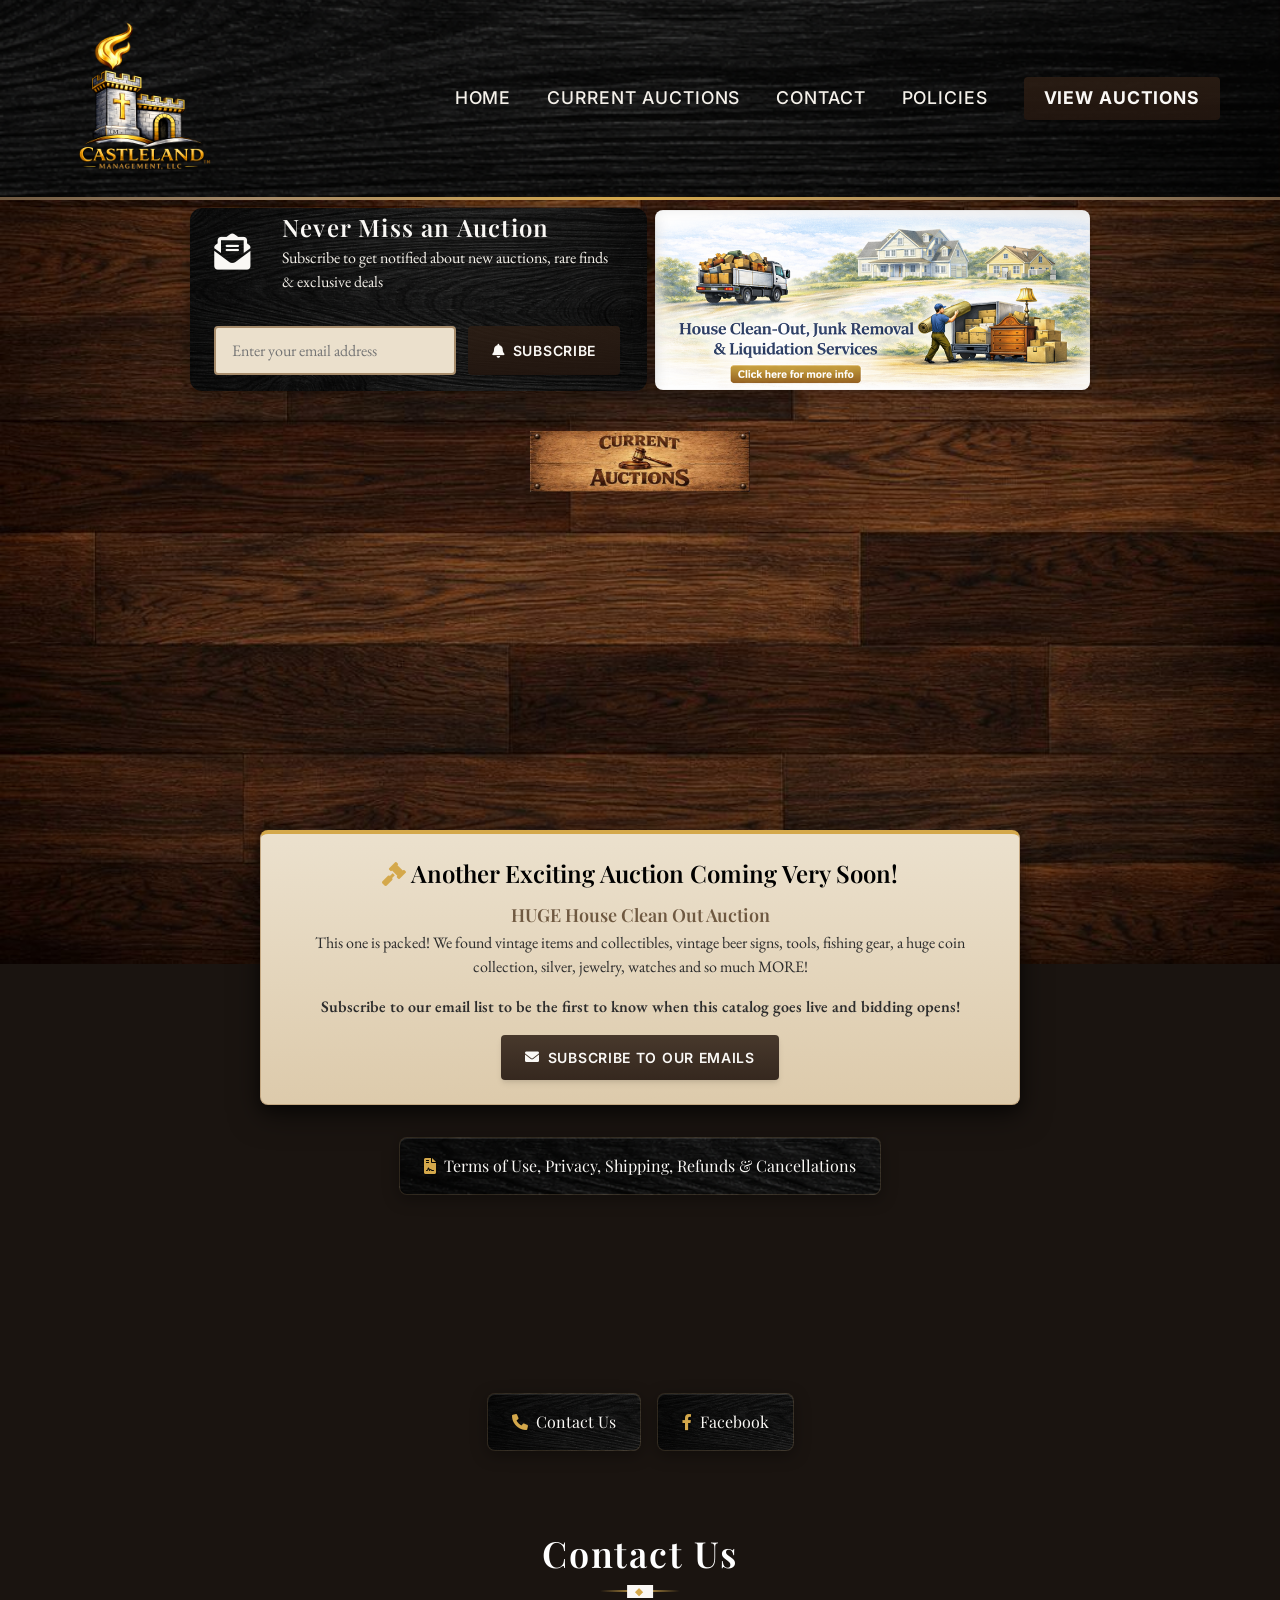
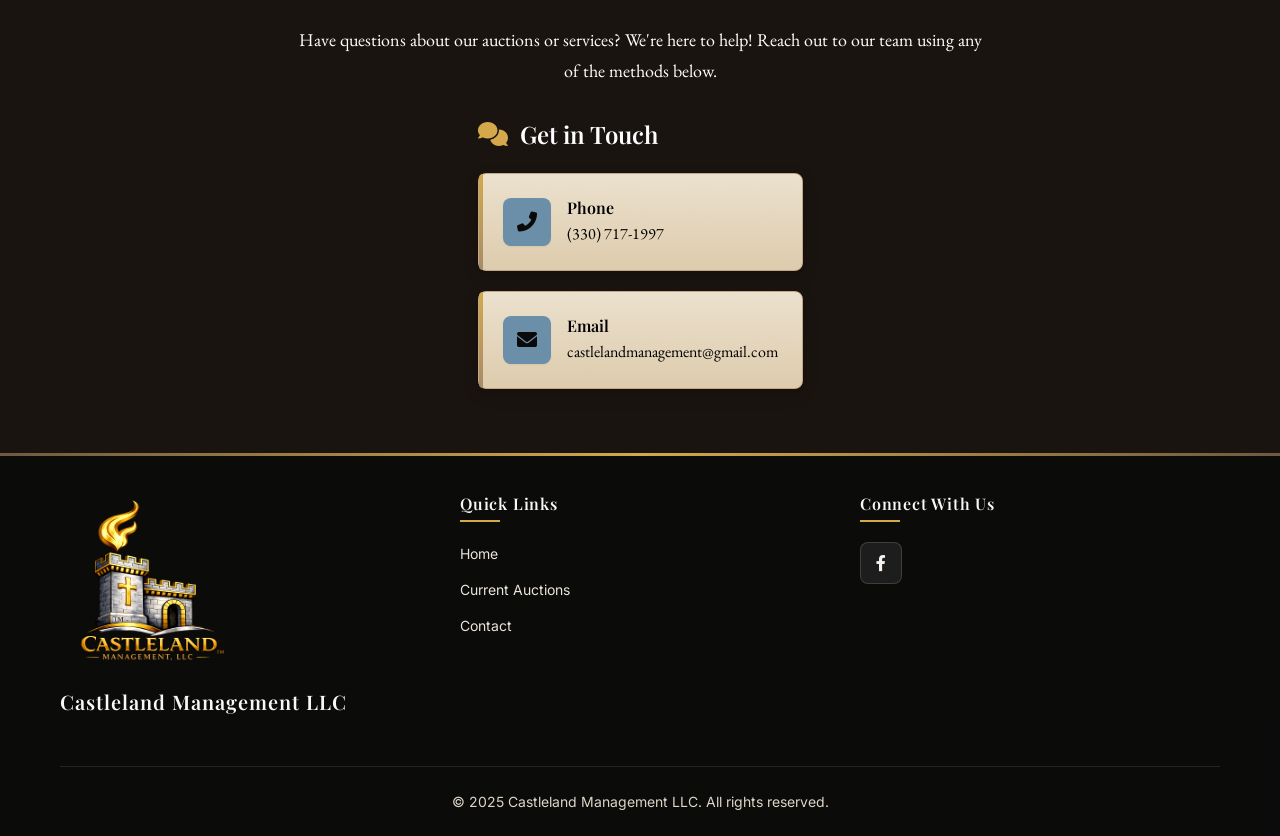
==== commit d9833da2: "Replace Coming Soon card with live Linger Estate Part 2 auction card Co-Authored-By: James Smith <ja" ====
--- a/index.html
+++ b/index.html
@@ -114,14 +114,18 @@
         <!-- SHELF 1: Current Auctions -->
         <div class="shelf-row" id="auctions" style="min-height: 35vh; align-items: flex-end; padding-bottom: 1.5rem; padding-top: 1rem;">
             <div class="shelf-auction-grid">
-                <div class="auction-card upcoming-card" onclick="window.location.href='upcoming-auctions.html'" style="cursor: pointer;">
-                        <div class="auction-image">
-                            <img src="upcoming-linger-cleanout.jpg" alt="Coming Soon: Linger Estate Auction Part 2 and a Huge House Clean Out Auction" class="auction-photo" loading="lazy">
-                            <span class="auction-status status-preview">Coming Soon</span>
-                        </div>
-                        <div class="auction-details">
-                            <h3>2 Exciting Auctions Coming Soon!</h3>
-                            <a href="upcoming-auctions.html" class="btn"><i class="fas fa-bell"></i> Get Notified</a>
+                <div class="auction-card" data-ended-message="This auction has ended, but subscribe to get updates on future auctions!" data-ended-duration="172800000" onclick="window.location.href='https://www.proxibid.com/Castleland-Management-LLC/The-Linger-Estate-Liquidation-Auction-Part-2/event-catalog/302777'" style="cursor: pointer;">
+                        <div class="auction-image">
+                            <img src="Linger2.jpg" alt="The Linger Estate Liquidation Auction Part 2" class="auction-photo" loading="lazy">
+                            <span class="auction-status status-open">Open</span>
+                        </div>
+                        <div class="auction-details">
+                            <h3>The Linger Estate Liquidation Auction Part 2</h3>
+                            <div class="countdown-timer" data-end="2026-11-06T20:00:00Z">
+                                <i class="fas fa-hourglass-half"></i>
+                                <span class="countdown-text">Loading...</span>
+                            </div>
+                            <a href="https://www.proxibid.com/Castleland-Management-LLC/The-Linger-Estate-Liquidation-Auction-Part-2/event-catalog/302777" class="btn"><i class="fas fa-gavel"></i> Bid Now</a>
                         </div>
                 </div>
                 <div class="auction-card" data-ended-message="This auction ended! If you missed it, make sure you subscribe to our email list so you never miss an auction again!" data-ended-duration="86400000" onclick="window.location.href='https://www.proxibid.com/Castleland-Management-LLC/Summer-Clean-Out-Asset-Liquidation-Auction/event-catalog/298632'" style="cursor: pointer;">
@@ -283,16 +287,12 @@
 
         <!-- Upcoming Auctions Info Box -->
         <div class="upcoming-auctions-box">
-            <h3><i class="fas fa-gavel"></i> 2 Exciting Auctions Coming Very Soon!</h3>
-            <div class="upcoming-auction-item">
-                <h4>Linger Estate Auction &ndash; Part 2</h4>
-                <p>Round two of the Linger Estate! More antiques, furniture, decor and collectibles from this beautiful estate.</p>
-            </div>
+            <h3><i class="fas fa-gavel"></i> Another Exciting Auction Coming Very Soon!</h3>
             <div class="upcoming-auction-item">
                 <h4>HUGE House Clean Out Auction</h4>
                 <p>This one is packed! We found vintage items and collectibles, vintage beer signs, tools, fishing gear, a huge coin collection, silver, jewelry, watches and so much MORE!</p>
             </div>
-            <p class="upcoming-cta-text">Subscribe to our email list to be the first to know when these catalogs go live and bidding opens!</p>
+            <p class="upcoming-cta-text">Subscribe to our email list to be the first to know when this catalog goes live and bidding opens!</p>
             <a href="upcoming-auctions.html" class="upcoming-subscribe-btn"><i class="fas fa-envelope"></i> Subscribe to Our Emails</a>
         </div>
 
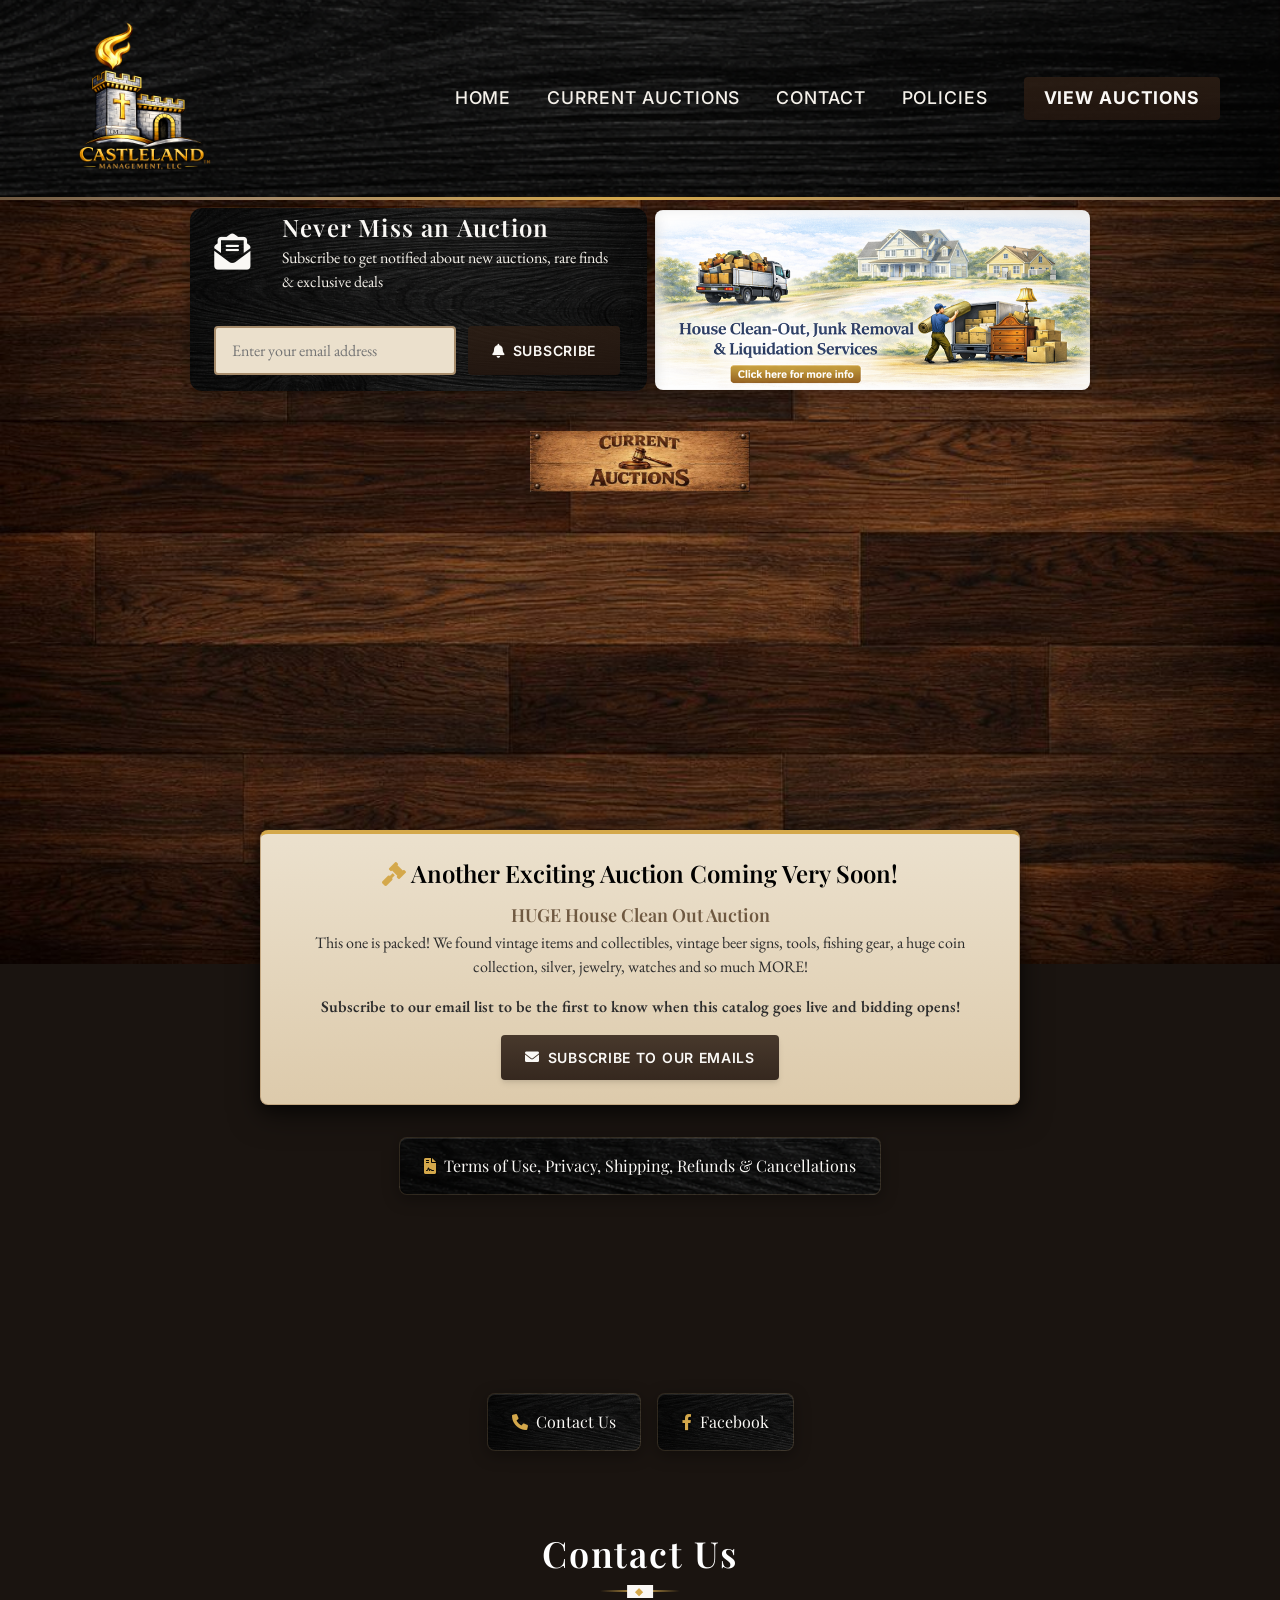
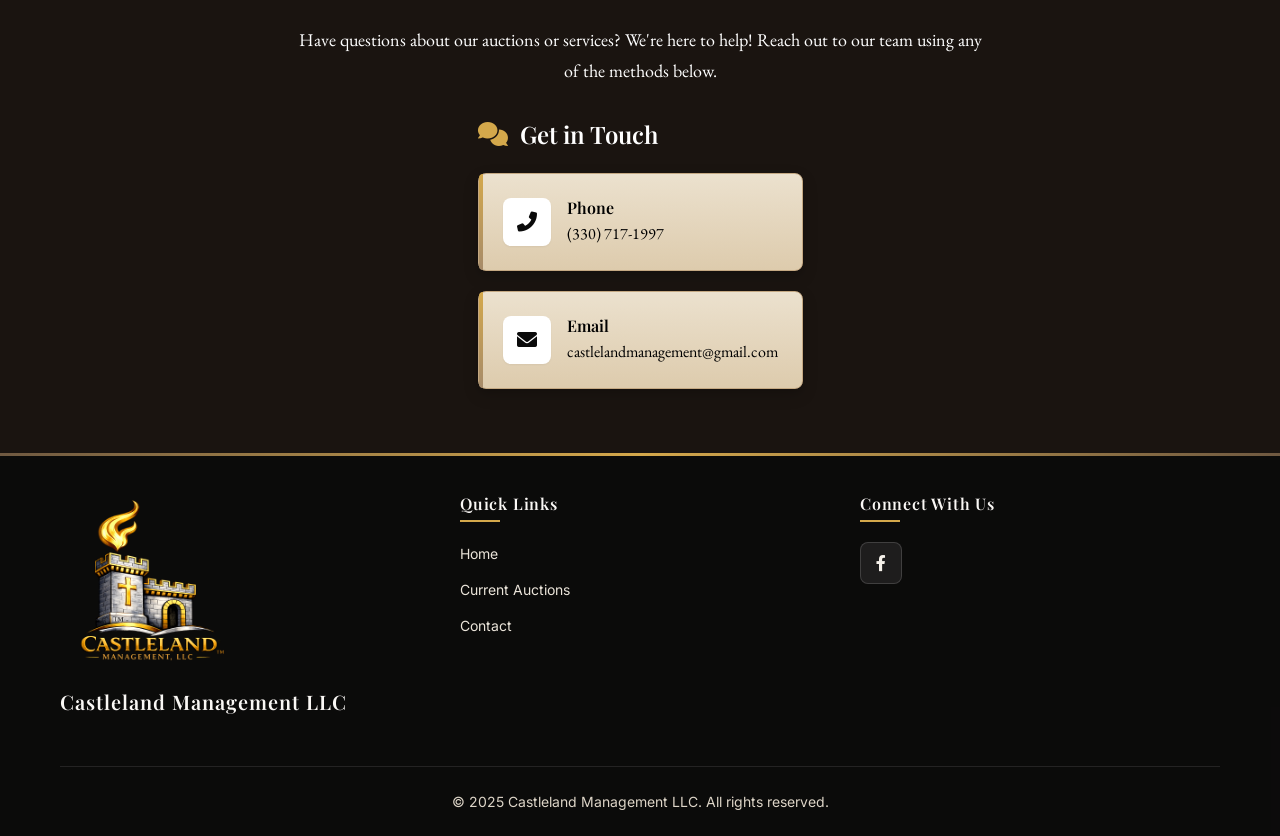
==== commit a9da38c7: "Make phone/email contact icon boxes white instead of blue Co-Authored-By: James Smith <james1cor13@g" ====
--- a/index.html
+++ b/index.html
@@ -36,7 +36,7 @@
         body { opacity: 0; }
         .loaded { opacity: 1; transition: opacity 0.3s ease-in; }
     </style>
-    <link rel="stylesheet" href="styles.css?v=20261020">
+    <link rel="stylesheet" href="styles.css?v=20261026">
     <link rel="icon" type="image/png" href="Castleland logo 777.png">
     <link rel="apple-touch-icon" href="Castleland logo 777.png">
     <link href="https://fonts.googleapis.com/css2?family=EB+Garamond:wght@400;500;600;700&family=Inter:wght@400;500;600;700&family=Playfair+Display:wght@400;500;600;700&display=swap" rel="stylesheet">
--- a/styles.css
+++ b/styles.css
@@ -1024,7 +1024,7 @@
 .contact-item i {
     font-size: var(--text-xl);
     color: #0a0a0a;
-    background: var(--dusty-400);
+    background: #ffffff;
     width: 48px;
     height: 48px;
     min-width: 48px;
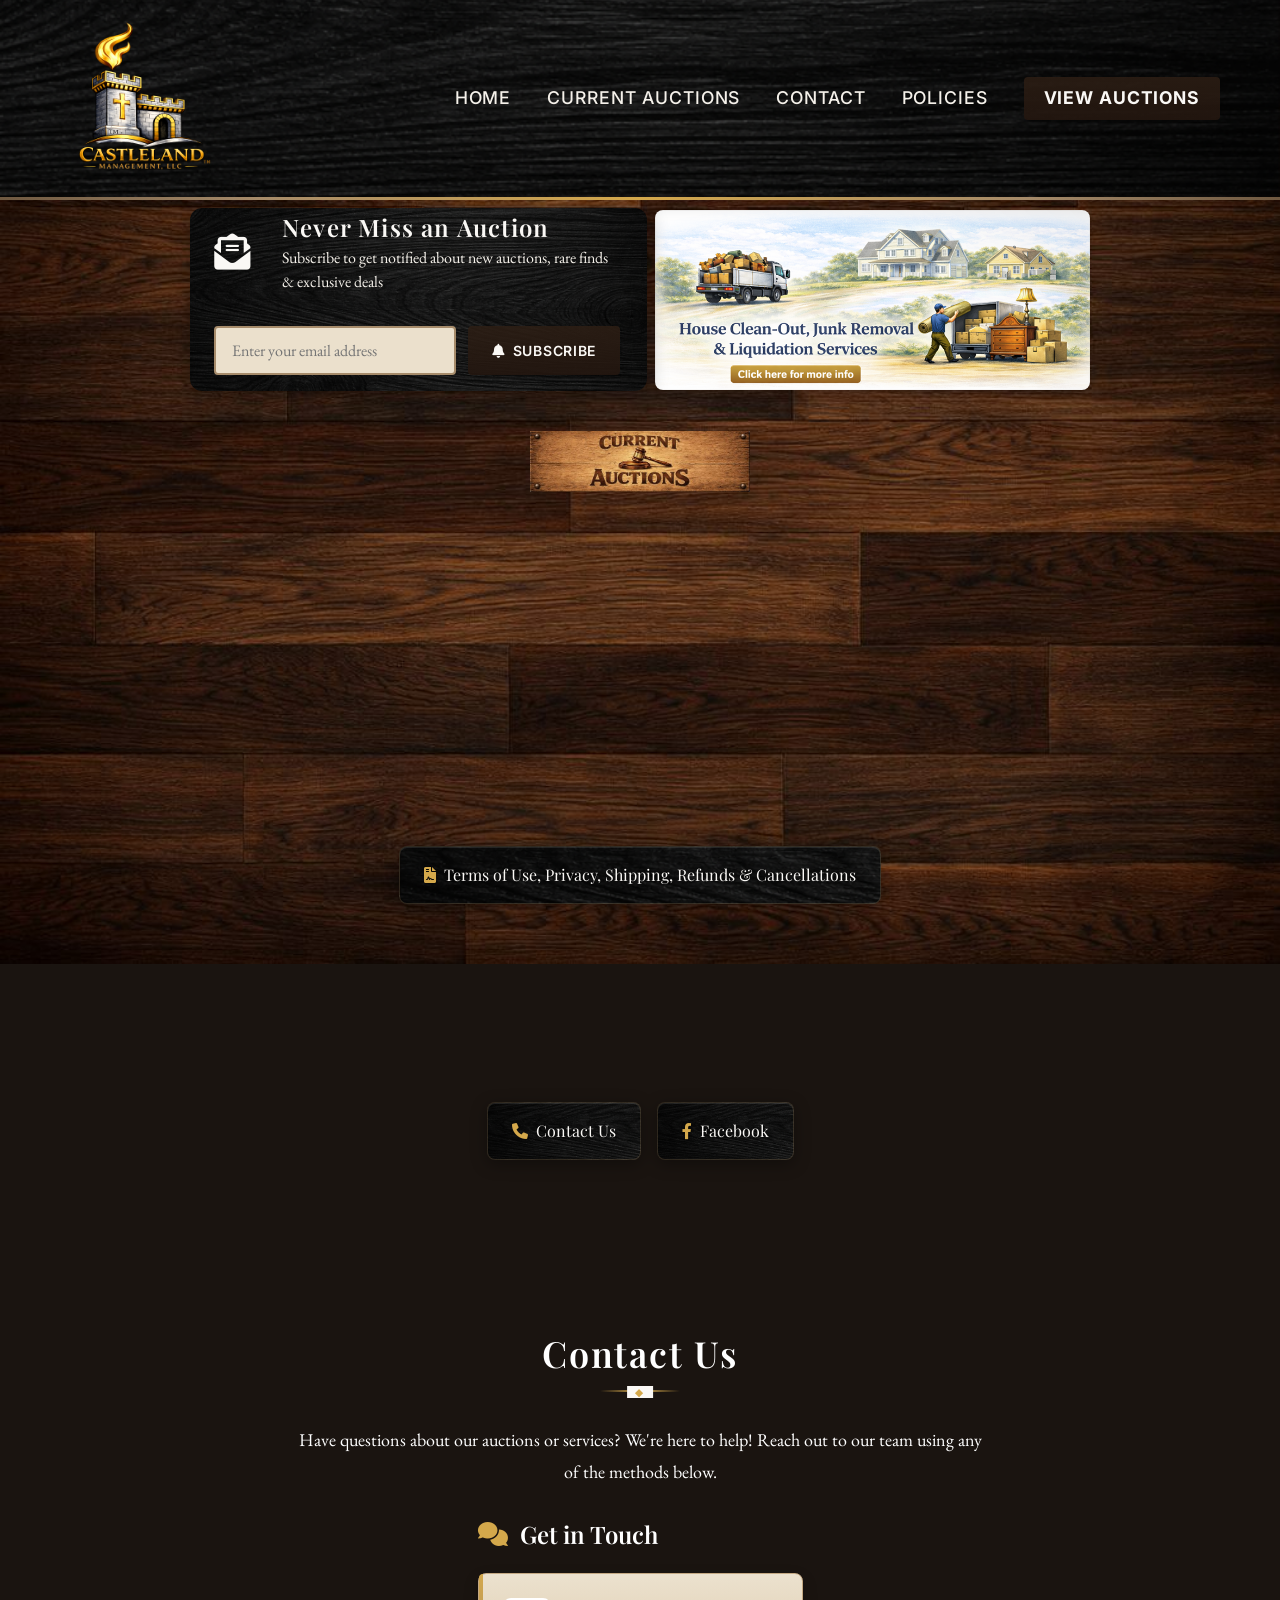
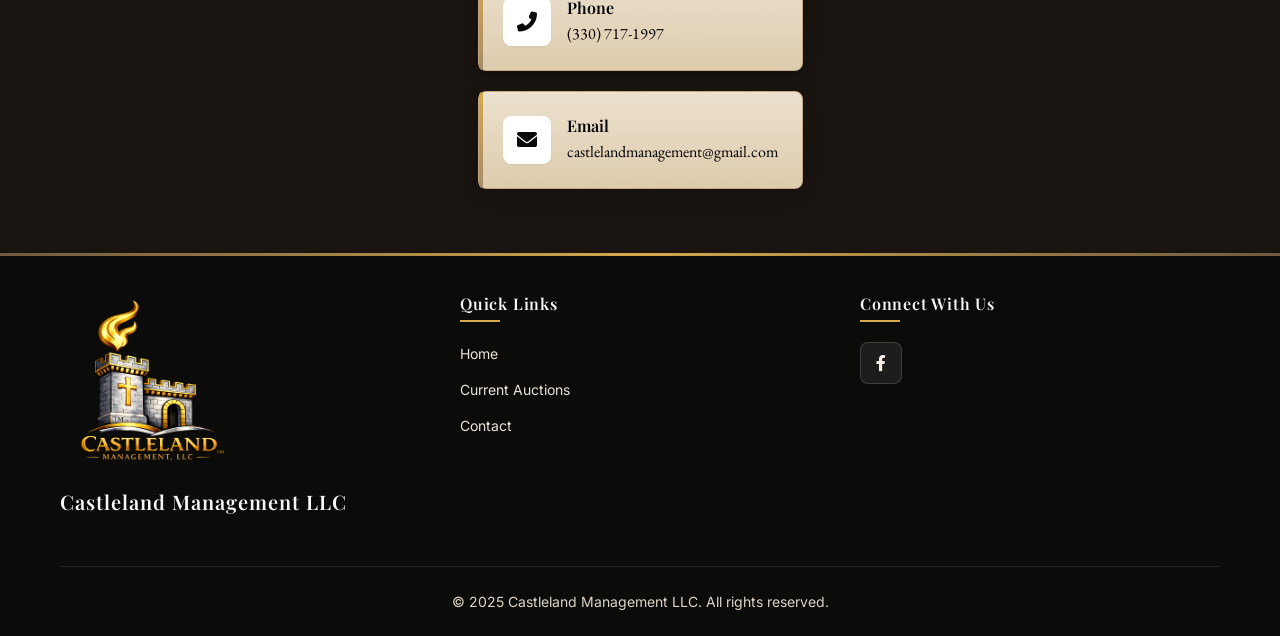
==== commit 4cc1b1e2: "Add Fall House Clean-Out PART 3 card, enlarge auction cards, remove upcoming box Co-Authored-By: Jam" ====
--- a/index.html
+++ b/index.html
@@ -36,7 +36,7 @@
         body { opacity: 0; }
         .loaded { opacity: 1; transition: opacity 0.3s ease-in; }
     </style>
-    <link rel="stylesheet" href="styles.css?v=20261026">
+    <link rel="stylesheet" href="styles.css?v=20261026b">
     <link rel="icon" type="image/png" href="Castleland logo 777.png">
     <link rel="apple-touch-icon" href="Castleland logo 777.png">
     <link href="https://fonts.googleapis.com/css2?family=EB+Garamond:wght@400;500;600;700&family=Inter:wght@400;500;600;700&family=Playfair+Display:wght@400;500;600;700&display=swap" rel="stylesheet">
@@ -128,6 +128,20 @@
                             <a href="https://www.proxibid.com/Castleland-Management-LLC/The-Linger-Estate-Liquidation-Auction-Part-2/event-catalog/302777" class="btn"><i class="fas fa-gavel"></i> Bid Now</a>
                         </div>
                 </div>
+                <div class="auction-card" data-ended-message="This auction has ended, but subscribe to get updates on future auctions!" data-ended-duration="172800000" onclick="window.location.href='https://www.proxibid.com/Castleland-Management-LLC/Fall-House-Clean-Out-PART-3/event-catalog/302905'" style="cursor: pointer;">
+                        <div class="auction-image">
+                            <img src="FallCleanOut3.jpg" alt="Fall House Clean-Out PART 3" class="auction-photo" loading="lazy">
+                            <span class="auction-status status-open">Open</span>
+                        </div>
+                        <div class="auction-details">
+                            <h3>Fall House Clean-Out PART 3</h3>
+                            <div class="countdown-timer" data-end="2026-11-09T22:30:00Z">
+                                <i class="fas fa-hourglass-half"></i>
+                                <span class="countdown-text">Loading...</span>
+                            </div>
+                            <a href="https://www.proxibid.com/Castleland-Management-LLC/Fall-House-Clean-Out-PART-3/event-catalog/302905" class="btn"><i class="fas fa-gavel"></i> Bid Now</a>
+                        </div>
+                </div>
                 <div class="auction-card" data-ended-message="This auction ended! If you missed it, make sure you subscribe to our email list so you never miss an auction again!" data-ended-duration="86400000" onclick="window.location.href='https://www.proxibid.com/Castleland-Management-LLC/Summer-Clean-Out-Asset-Liquidation-Auction/event-catalog/298632'" style="cursor: pointer;">
                         <div class="auction-image">
                             <img src="summer1.JPG" alt="Summer Clean-Out &amp; Asset Liquidation Auction!" class="auction-photo" loading="lazy">
@@ -283,17 +297,6 @@
                         </div>
                 </div>
             </div>
-        </div>
-
-        <!-- Upcoming Auctions Info Box -->
-        <div class="upcoming-auctions-box">
-            <h3><i class="fas fa-gavel"></i> Another Exciting Auction Coming Very Soon!</h3>
-            <div class="upcoming-auction-item">
-                <h4>HUGE House Clean Out Auction</h4>
-                <p>This one is packed! We found vintage items and collectibles, vintage beer signs, tools, fishing gear, a huge coin collection, silver, jewelry, watches and so much MORE!</p>
-            </div>
-            <p class="upcoming-cta-text">Subscribe to our email list to be the first to know when this catalog goes live and bidding opens!</p>
-            <a href="upcoming-auctions.html" class="upcoming-subscribe-btn"><i class="fas fa-envelope"></i> Subscribe to Our Emails</a>
         </div>
 
         <!-- Cleanouts Button (Mobile Only) -->
--- a/styles.css
+++ b/styles.css
@@ -1731,16 +1731,18 @@
 /* Auction cards on shelves */
 .shelf-auction-grid {
     display: flex;
+    width: 100%;
     justify-content: center;
     flex-wrap: wrap;
-    gap: var(--space-3);
+    gap: var(--space-5);
     max-width: 1400px;
     margin: 0 auto;
     align-items: flex-end;
 }
 
 .shelf-auction-grid .auction-card {
-    width: calc((100% - 2 * var(--space-3)) / 3);
+    width: calc((100% - var(--space-5)) / 2);
+    max-width: 580px;
     flex-shrink: 0;
     background: rgba(235, 224, 204, 0.95);
     box-shadow: 
@@ -1759,23 +1761,23 @@
 }
 
 .shelf-auction-grid .auction-card .auction-details {
-    padding: var(--space-4);
+    padding: var(--space-5);
 }
 
 .shelf-auction-grid .auction-card .auction-details h3 {
+    font-size: var(--text-xl);
+    margin-bottom: var(--space-3);
+}
+
+.shelf-auction-grid .auction-card .countdown-timer {
     font-size: var(--text-base);
+    padding: var(--space-3) var(--space-4);
     margin-bottom: var(--space-3);
 }
 
-.shelf-auction-grid .auction-card .countdown-timer {
-    font-size: var(--text-sm);
-    padding: var(--space-2) var(--space-3);
-    margin-bottom: var(--space-3);
-}
-
 .shelf-auction-grid .auction-card .btn {
-    padding: var(--space-3) var(--space-4);
-    font-size: var(--text-sm);
+    padding: var(--space-4) var(--space-5);
+    font-size: var(--text-base);
     background-image: url('button new.png');
     background-size: 200%;
     background-position: center top;
@@ -1860,7 +1862,7 @@
 /* Responsive shelf layout */
 @media (max-width: 992px) {
     .shelf-auction-grid .auction-card {
-        width: 340px;
+        width: calc((100% - var(--space-5)) / 2);
     }
 }
 
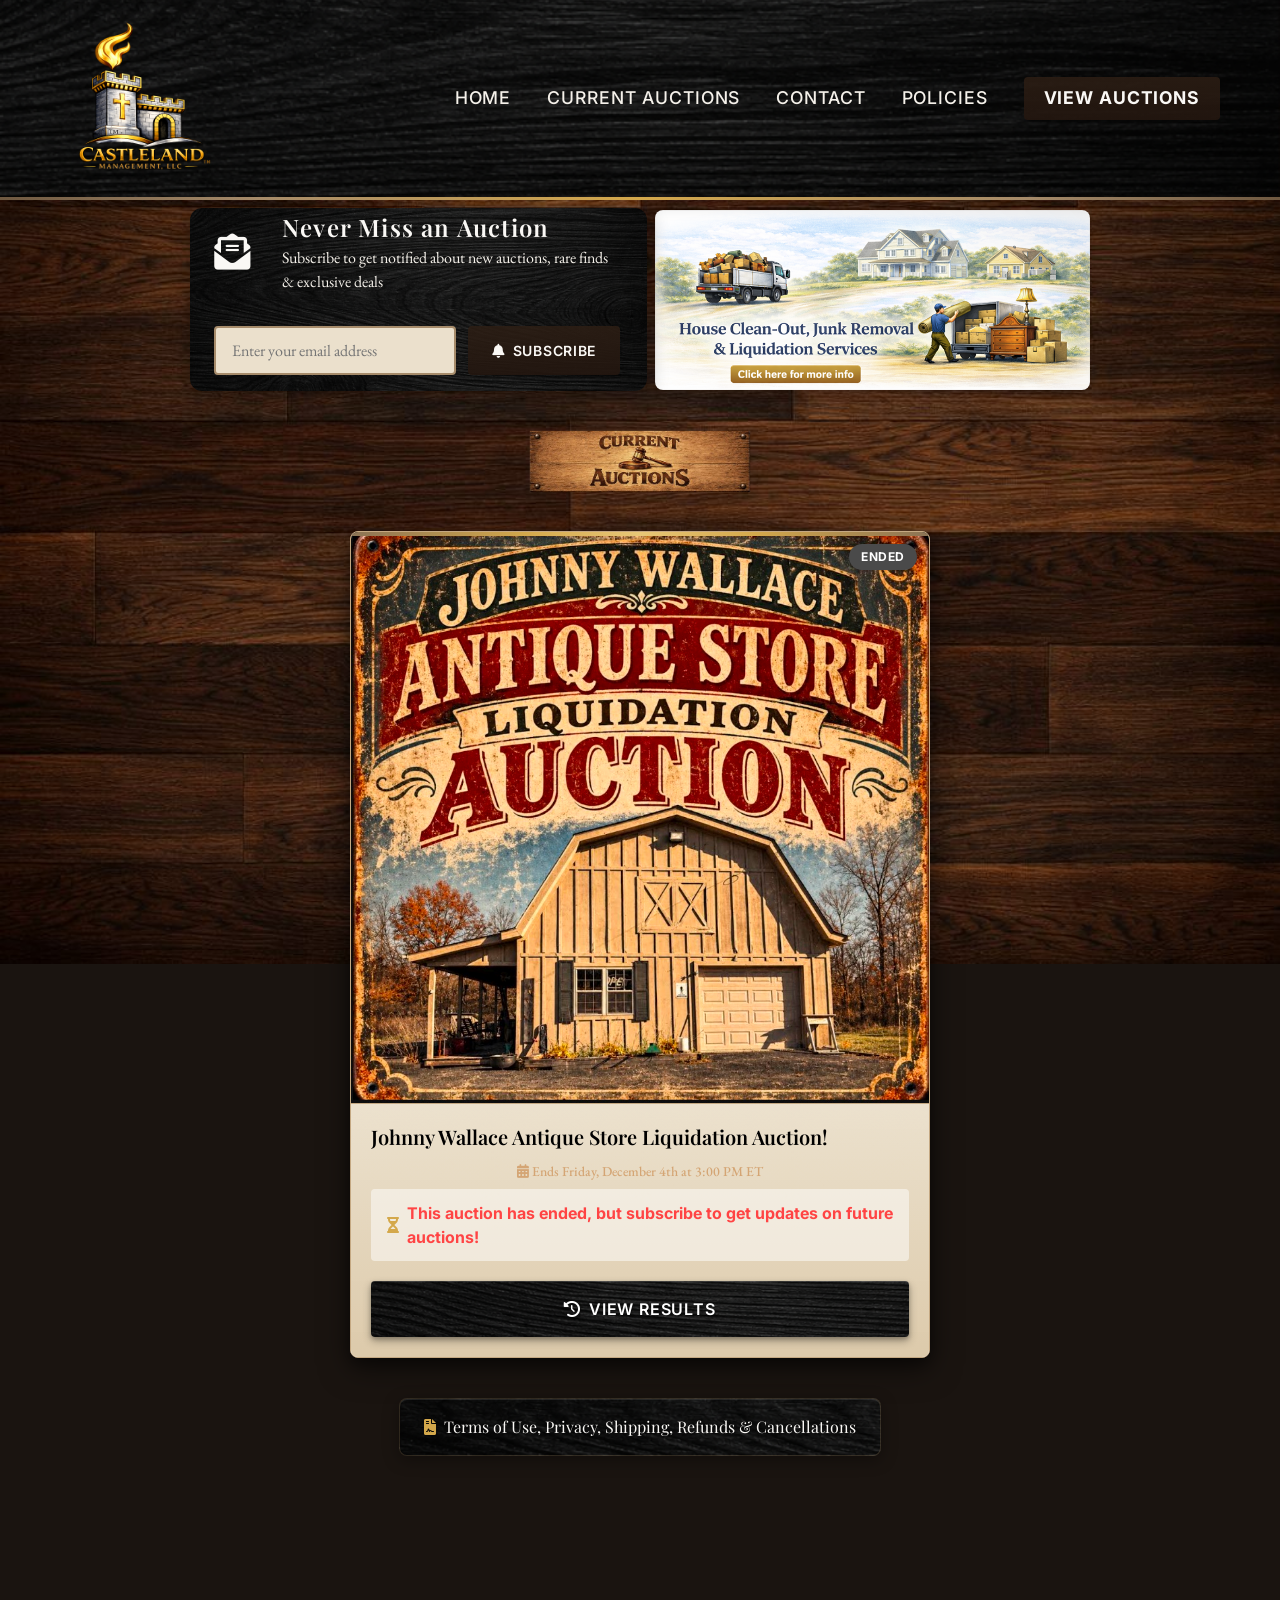
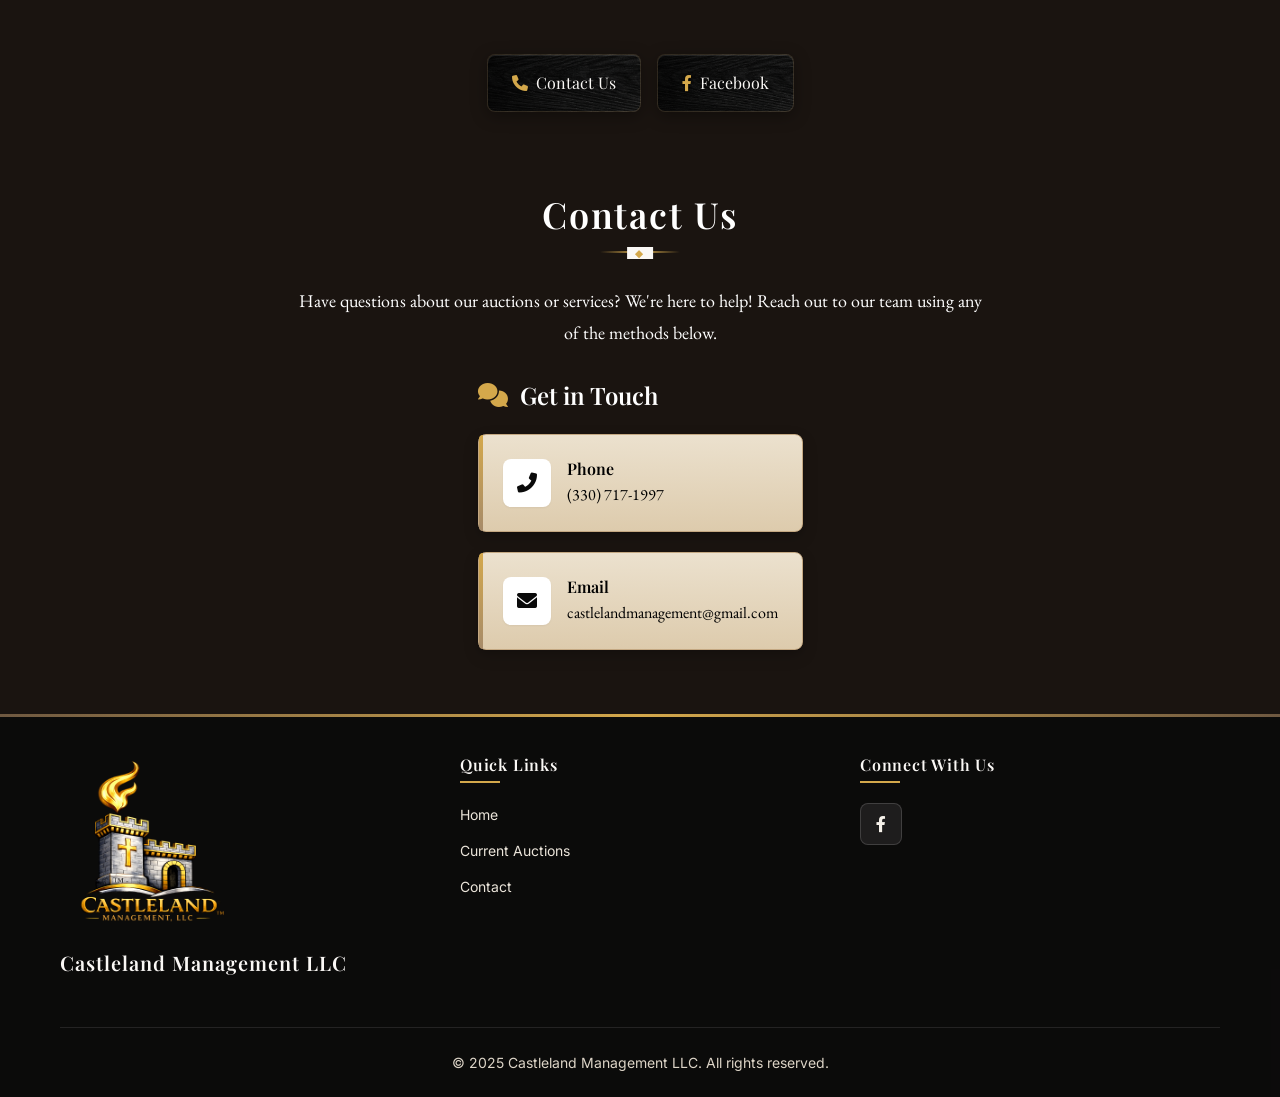
==== commit e853fef3: "Add Johnny Wallace Antique Store Liquidation Auction card (closes Dec 4, 3 PM ET, ~4h) Co-Authored-B" ====
--- a/index.html
+++ b/index.html
@@ -142,6 +142,48 @@
                             <a href="https://www.proxibid.com/Castleland-Management-LLC/Fall-House-Clean-Out-PART-3/event-catalog/302905" class="btn"><i class="fas fa-gavel"></i> Bid Now</a>
                         </div>
                 </div>
+                <div class="auction-card" data-ended-message="This auction has ended, but subscribe to get updates on future auctions!" data-ended-duration="172800000" onclick="window.location.href='https://www.proxibid.com/Castleland-Management-LLC/Fall-Firearm-Accessories-Liquidation-Auction/event-catalog/303362'" style="cursor: pointer;">
+                        <div class="auction-image">
+                            <img src="FallFirearm.jpg" alt="Fall Firearm &amp; Accessories Liquidation Auction" class="auction-photo" loading="lazy">
+                            <span class="auction-status status-open">Open</span>
+                        </div>
+                        <div class="auction-details">
+                            <h3>Fall Firearm &amp; Accessories Liquidation Auction</h3>
+                            <div class="countdown-timer" data-end="2026-11-27T19:00:00Z">
+                                <i class="fas fa-hourglass-half"></i>
+                                <span class="countdown-text">Loading...</span>
+                            </div>
+                            <a href="https://www.proxibid.com/Castleland-Management-LLC/Fall-Firearm-Accessories-Liquidation-Auction/event-catalog/303362" class="btn"><i class="fas fa-gavel"></i> Bid Now</a>
+                        </div>
+                </div>
+                <div class="auction-card" data-ended-message="This auction has ended, but subscribe to get updates on future auctions!" data-ended-duration="172800000" onclick="window.location.href='https://www.proxibid.com/Castleland-Management-LLC/Black-Friday-Barn-Garage-Cleanout-Auction/event-catalog/303677'" style="cursor: pointer;">
+                        <div class="auction-image">
+                            <img src="BlackFridayBarn.jpg" alt="Black Friday Barn &amp; Garage Cleanout Auction!" class="auction-photo" loading="lazy">
+                            <span class="auction-status status-open">Open</span>
+                        </div>
+                        <div class="auction-details">
+                            <h3>Black Friday Barn &amp; Garage Cleanout Auction!</h3>
+                            <div class="countdown-timer" data-end="2026-11-27T20:00:00Z">
+                                <i class="fas fa-hourglass-half"></i>
+                                <span class="countdown-text">Loading...</span>
+                            </div>
+                            <a href="https://www.proxibid.com/Castleland-Management-LLC/Black-Friday-Barn-Garage-Cleanout-Auction/event-catalog/303677" class="btn"><i class="fas fa-gavel"></i> Bid Now</a>
+                        </div>
+                </div>
+                <div class="auction-card" data-ended-message="This auction has ended, but subscribe to get updates on future auctions!" data-ended-duration="172800000" onclick="window.location.href='https://www.proxibid.com/Castleland-Management-LLC/Johnny-Wallace-Antique-Store-Liquidation-Auction/event-catalog/303899'" style="cursor: pointer;">
+                        <div class="auction-image">
+                            <img src="JohnnyWallace.jpg" alt="Johnny Wallace Antique Store Liquidation Auction!" class="auction-photo" loading="lazy">
+                            <span class="auction-status status-open">Open</span>
+                        </div>
+                        <div class="auction-details">
+                            <h3>Johnny Wallace Antique Store Liquidation Auction!</h3>
+                            <div class="countdown-timer" data-end="2026-12-04T20:00:00Z">
+                                <i class="fas fa-hourglass-half"></i>
+                                <span class="countdown-text">Loading...</span>
+                            </div>
+                            <a href="https://www.proxibid.com/Castleland-Management-LLC/Johnny-Wallace-Antique-Store-Liquidation-Auction/event-catalog/303899" class="btn"><i class="fas fa-gavel"></i> Bid Now</a>
+                        </div>
+                </div>
                 <div class="auction-card" data-ended-message="This auction ended! If you missed it, make sure you subscribe to our email list so you never miss an auction again!" data-ended-duration="86400000" onclick="window.location.href='https://www.proxibid.com/Castleland-Management-LLC/Summer-Clean-Out-Asset-Liquidation-Auction/event-catalog/298632'" style="cursor: pointer;">
                         <div class="auction-image">
                             <img src="summer1.JPG" alt="Summer Clean-Out &amp; Asset Liquidation Auction!" class="auction-photo" loading="lazy">
@@ -580,6 +622,24 @@
                     currentEndingDuration = 138 * 60 * 1000; // 2h 18m in milliseconds
                 }
                 
+                // Special case for Fall Firearm & Accessories Liquidation Auction - 30 minute ending duration (2:00pm - 2:30pm ET)
+                if (auctionCard && auctionCard.querySelector('h3') && 
+                    auctionCard.querySelector('h3').textContent.includes('Fall Firearm')) {
+                    currentEndingDuration = 30 * 60 * 1000; // 30 minutes in milliseconds
+                }
+                
+                // Special case for Black Friday Barn & Garage Cleanout Auction - 90 minute ending duration (3:00pm - 4:30pm ET)
+                if (auctionCard && auctionCard.querySelector('h3') && 
+                    auctionCard.querySelector('h3').textContent.includes('Black Friday Barn')) {
+                    currentEndingDuration = 90 * 60 * 1000; // 1.5 hours in milliseconds
+                }
+                
+                // Special case for Johnny Wallace Antique Store Liquidation Auction - 4 hour ending duration (3:00pm - 7:00pm ET)
+                if (auctionCard && auctionCard.querySelector('h3') && 
+                    auctionCard.querySelector('h3').textContent.includes('Johnny Wallace')) {
+                    currentEndingDuration = 240 * 60 * 1000; // 4 hours in milliseconds
+                }
+                
                 // Auction ended more than ending duration ago
                 if (distance < -currentEndingDuration) {
                     // If card has data-ended-duration, hide after that window past ending
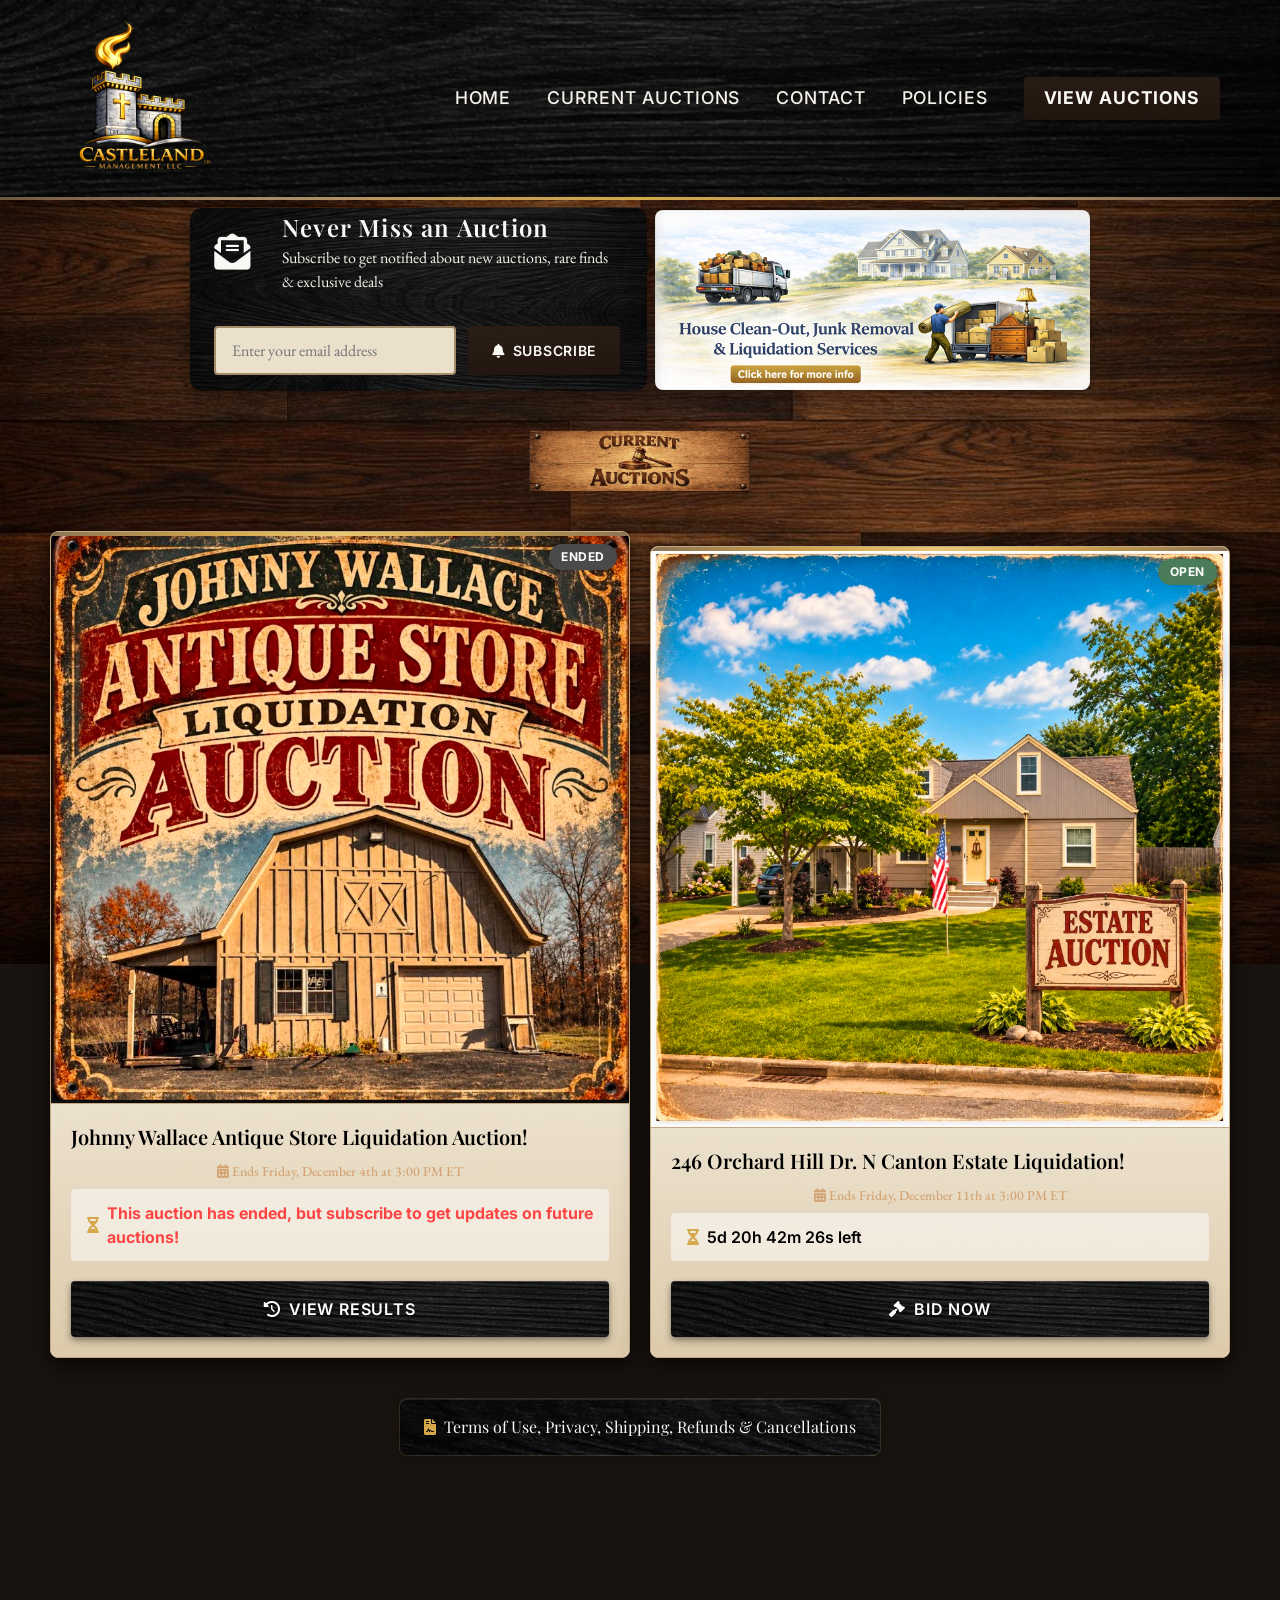
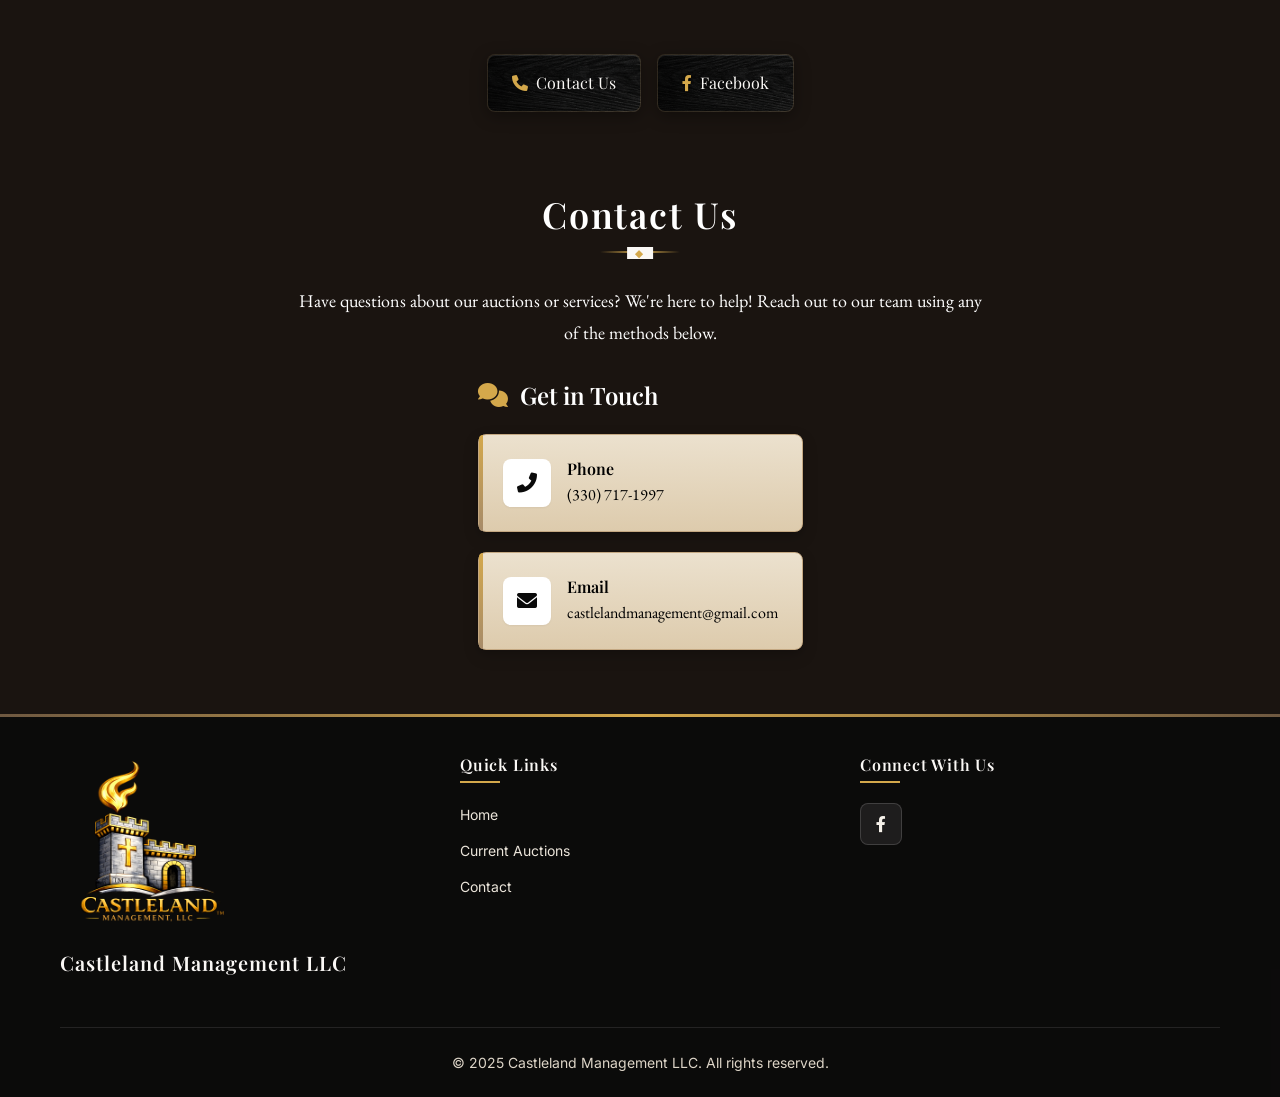
==== commit 0aaea9bd: "Add Orchard Hill estate liquidation auction" ====
--- a/index.html
+++ b/index.html
@@ -184,6 +184,20 @@
                             <a href="https://www.proxibid.com/Castleland-Management-LLC/Johnny-Wallace-Antique-Store-Liquidation-Auction/event-catalog/303899" class="btn"><i class="fas fa-gavel"></i> Bid Now</a>
                         </div>
                 </div>
+                <div class="auction-card" data-bidding-opens="2026-11-25T22:00:00Z" data-ended-message="This auction has ended, but subscribe to get updates on future auctions!" data-ended-duration="172800000" onclick="window.location.href='https://www.proxibid.com/Castleland-Management-LLC/246-Orchard-Hill-Dr-N-Canton-Estate-Liquidation/event-catalog/304019'" style="cursor: pointer;">
+                        <div class="auction-image">
+                            <img src="OrchardHill.jpg" alt="246 Orchard Hill Dr. N Canton Estate Liquidation!" class="auction-photo" loading="lazy">
+                            <span class="auction-status status-preview">Preview</span>
+                        </div>
+                        <div class="auction-details">
+                            <h3>246 Orchard Hill Dr. N Canton Estate Liquidation!</h3>
+                            <div class="countdown-timer" data-end="2026-12-11T20:00:00Z">
+                                <i class="fas fa-hourglass-half"></i>
+                                <span class="countdown-text">Bidding opens Wednesday, November 25 at 5:00 PM ET</span>
+                            </div>
+                            <a href="https://www.proxibid.com/Castleland-Management-LLC/246-Orchard-Hill-Dr-N-Canton-Estate-Liquidation/event-catalog/304019" class="btn"><i class="fas fa-eye"></i> View Catalog</a>
+                        </div>
+                </div>
                 <div class="auction-card" data-ended-message="This auction ended! If you missed it, make sure you subscribe to our email list so you never miss an auction again!" data-ended-duration="86400000" onclick="window.location.href='https://www.proxibid.com/Castleland-Management-LLC/Summer-Clean-Out-Asset-Liquidation-Auction/event-catalog/298632'" style="cursor: pointer;">
                         <div class="auction-image">
                             <img src="summer1.JPG" alt="Summer Clean-Out &amp; Asset Liquidation Auction!" class="auction-photo" loading="lazy">
@@ -580,6 +594,17 @@
                 const auctionCard = timer.closest('.auction-card');
                 const countdownText = timer.querySelector('.countdown-text');
                 
+                if (auctionCard?.dataset.biddingOpens) {
+                    const statusBadge = auctionCard.querySelector('.status-preview');
+                    if (statusBadge) {
+                        if (now < Date.parse(auctionCard.dataset.biddingOpens)) return;
+
+                        statusBadge.classList.replace('status-preview', 'status-open');
+                        statusBadge.textContent = 'Open';
+                        auctionCard.querySelector('.btn').innerHTML = '<i class="fas fa-gavel"></i> Bid Now';
+                    }
+                }
+
                 // Special case for Spring Clean-Out Auction #3 - 45min ending duration
                 let currentEndingDuration = endingDuration;
                 if (auctionCard && auctionCard.querySelector('h3') && 
